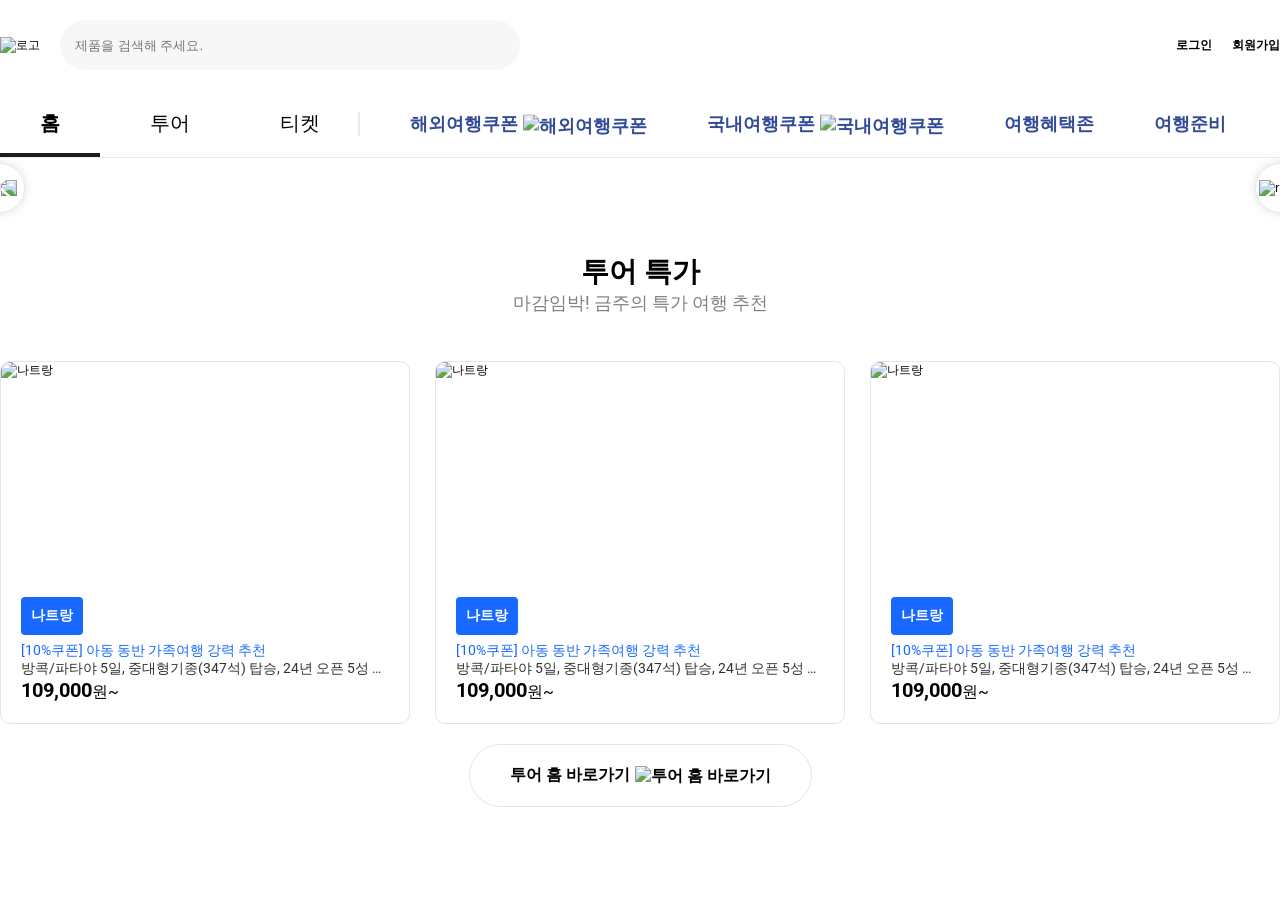
==== public/index.html @ af98612d "[docs]:tour.js및json작업" ====
<!DOCTYPE html>
<html lang="ko">
  <head>
    <meta charset="UTF-8" />
    <meta name="viewport" content="width=device-width, initial-scale=1.0" />
    <title>나의 til</title>
    <!-- 외부라이브러리 -->
    <link
      rel="stylesheet"
      href="https://cdn.jsdelivr.net/npm/swiper@11/swiper-bundle.min.css"
    />
    <script src="https://cdn.jsdelivr.net/npm/swiper@11/swiper-bundle.min.js"></script>

    <link rel="stylesheet" href="css/common.css" />
    <link rel="stylesheet" href="css/hearder.css" />
    <link rel="stylesheet" href="css/banner.css" />
    <link rel="stylesheet" href="css/tour.css" />
    <!-- js 초기 코드 -->
    <script src="js/index.js"></script>
    <script src="js/header.js"></script>
    <script src="js/banner.js"></script>
    <script src="js/tour.js"></script>
  </head>
  <body>
    <!-- 전체 레이아웃  -->
    <div class="wrap">
      <!-- 상단 -->
      <header class="header">
        <div class="layout">
          <!-- 상단의 위 -->
          <div class="header_top">
            <div class="header_top_left">
              <!-- 로고 -->
              <div class="logo">
                <a href="http://www.interpark.com" target="_blank">
                  <img src="images/logo.svg" alt="로고" title="인터파크" />
                </a>
              </div>
              <!-- 제품 검색 -->
              <div class="search">
                <!-- 제품 검색 api 연동 -->
                <form class="search_from">
                  <input
                    class="search_from_word"
                    type="text"
                    placeholder="제품을 검색해 주세요."
                  />
                  <input
                    class="search_from_botton"
                    type="submit"
                    value="검색"
                  />
                </form>
              </div>
            </div>
            <div class="header_top_right">
              <ul class="member">
                <li><a href="#">로그인</a></li>
                <li><a href="#">회원가입</a></li>
              </ul>
            </div>
          </div>
          <!-- 상단의 아래 -->
          <div class="header_bottom">
            <div class="header_bottom_nav">
              <ul class="nav">
                <li><a href="#" class="focus">홈</a></li>
                <li><a href="#">투어</a></li>
                <li><a href="#">티켓</a></li>
              </ul>
            </div>
            <div class="header_bottom_eventmenu">
              <ul class="cupon">
                <li>
                  <a href="#">
                    해외여행쿠폰
                    <img
                      src="images/badge_hot.svg"
                      alt="해외여행쿠폰"
                      title="해외여행쿠폰"
                    />
                  </a>
                </li>
                <li>
                  <a href="#"
                    >국내여행쿠폰
                    <img
                      src="images/badge_hot.svg"
                      alt="국내여행쿠폰"
                      title="국내여행쿠폰"
                    />
                  </a>
                </li>
                <li><a href="#">여행혜택존</a></li>
                <li><a href="#">여행준비</a></li>
              </ul>
            </div>
          </div>
        </div>
      </header>
      <!-- 메인 -->
      <main>
        <div class="layout">
          <!-- Banner -->
          <div class="banner">
            <!-- 절대로 swiper 단어 고치지 않는다 -->
            <div class="swiper sw_banner">
              <div class="swiper-wrapper">
                <!-- API 연동 -->
              </div>
              <div class="swiper-pagination"></div>
            </div>

            <div class="banner_slide">
              <!-- <div class="banner_list">
                <a href="#">
                  <img src="images/v1.png" alt="banner" title="배너" />
                </a>
              </div>
              <div class="banner_list">
                <a href="#">
                  <img src="images/v2.jpg" alt="banner2" title="배너2" />
                </a>
              </div> -->
            </div>
            <button class="slide_bt banner_left">
              <img src="images/slider_arrow.svg" alt="left" title="left" />
            </button>
            <button class="slide_bt banner_right">
              <img src="images/slider_arrow.svg" alt="right" title="right" />
            </button>
          </div>
          <!-- Tour -->
          <div class="tour">
            <div class="section_top">
              <h2 class="section_title">투어 특가</h2>
              <span class="section_desc">마감임박! 금주의 특가 여행 추천</span>
            </div>
            <div class="section_list">
              <!-- Start 목록영역 -->
              <div class="section_category">
                <ul class="section_category_bts">
                  <!-- API 연동 -->
                </ul>
              </div>
              <div class="section_slide">
                <!--Start 추후 JSON 데이터 연동으로 변경 예정 -->
                <div class="item">
                  <a href="#">
                    <div class="item_image">
                      <img src="images/v3.jpg" alt="나트랑" title="나트랑" />
                    </div>
                    <div class="item_text">
                      <span class="item_name">나트랑</span>
                      <span class="item_cupon">
                        [10%쿠폰] 아동 동반 가족여행 강력 추천
                      </span>
                      <p class="item_desc">
                        방콕/파타야 5일, 중대형기종(347석) 탑승, 24년 오픈 5성
                        윈덤 좀티엔 파타야,마사지 2시간,핵심일정 포함
                      </p>
                      <span class="item_price"><b>109,000</b>원~</span>
                    </div>
                  </a>
                </div>
                <div class="item">
                  <a href="#">
                    <div class="item_image">
                      <img src="images/v3.jpg" alt="나트랑" title="나트랑" />
                    </div>
                    <div class="item_text">
                      <span class="item_name">나트랑</span>
                      <span class="item_cupon">
                        [10%쿠폰] 아동 동반 가족여행 강력 추천
                      </span>
                      <p class="item_desc">
                        방콕/파타야 5일, 중대형기종(347석) 탑승, 24년 오픈 5성
                        윈덤 좀티엔 파타야,마사지 2시간,핵심일정 포함
                      </p>
                      <span class="item_price"><b>109,000</b>원~</span>
                    </div>
                  </a>
                </div>
                <div class="item">
                  <a href="#">
                    <div class="item_image">
                      <img src="images/v3.jpg" alt="나트랑" title="나트랑" />
                    </div>
                    <div class="item_text">
                      <span class="item_name">나트랑</span>
                      <span class="item_cupon">
                        [10%쿠폰] 아동 동반 가족여행 강력 추천
                      </span>
                      <p class="item_desc">
                        방콕/파타야 5일, 중대형기종(347석) 탑승, 24년 오픈 5성
                        윈덤 좀티엔 파타야,마사지 2시간,핵심일정 포함
                      </p>
                      <span class="item_price"><b>109,000</b>원~</span>
                    </div>
                  </a>
                </div>
                <!--End 추후 JSON 데이터 연동으로 변경 예정 -->
              </div>
              <!-- End 목록영역 -->
            </div>
            <div class="section_bts">
              <a href="#"
                >투어 홈 바로가기
                <img
                  src="images/icon_linkArrow.svg"
                  alt="투어 홈 바로가기"
                  title="투어 홈 바로가기"
                />
              </a>
            </div>
          </div>
          <!-- Trip -->
          <div></div>
          <!-- Ticket -->
          <div></div>
          <!-- Live -->
          <div></div>
        </div>
      </main>
      <!-- 하단 -->
      <footer>
        <div></div>
      </footer>
    </div>
  </body>
</html>
---- public/css/common.css ----
@charset "utf-8";
@import url("https://fonts.googleapis.com/css2?family=Roboto:ital,wght@0,100..900;1,100..900&display=swap");
* {
  margin: 0;
  padding: 0;
  box-sizing: border-box;
  outline-style: none;
  /* outline-style: none; */
}

/* 태그 선택 : 추천하는 각 태그별 기본 값*/
a {
  text-decoration: none;
  color: #000000; /* 디자인 보고 수정 */
}
ul {
  list-style: none;
}
html {
  width: 100%;
  font-size: 12px; /* 디자인 보고 수정 */
}

body {
  width: 100%;
  font-size: 1rem;
  color: #000000; /* 디자인 보고 수정 */
  /* 글꼴 필요 */
  font-family: "Segoe UI", Roboto, Arial, "Noto Sans", sans-serif,
    "Apple Color Emoji", "Segoe UI Emoji", "Segoe UI Symbol", "Noto Color Emoji";
  letter-spacing: 0px;
  word-spacing: 0px;
}

.wrap {
  width: 100%;
}
.layout {
  max-width: 1280px;
  width: 100%;
  margin: 0 auto;
  /*
    margin-top: 0;
    margin-bottom: 0;
    margin-left: auto;
    margin-right: auto; 
    */
}
---- public/css/hearder.css ----
.header {
  width: 100%;
  background-color: #ffffff;
  border-bottom: 1px solid #ebebeb;
}
.header_down {
  position: fixed;
  left: 0;
  top: 0;
  width: 100%;
  z-index: 100;
}
.header_top {
  /* 좌표의 기준을 세워주자 */
  position: relative;
  width: 100%;
  display: flex;
  justify-content: space-between;
  align-items: center;
  margin: 20px 0;
}
.header_top_down {
  margin: 0px;
}
.header_top_left {
  display: flex;
  align-items: center;
  gap: 20px;
}
.logo img {
  width: 152px;
  height: auto;
}
.search {
}
.search_down {
  position: absolute;
  left: 350px;
  top: 10px;
}
.search_from {
  display: flex;
  align-items: center;
  width: 460px;
}
.search_from_word {
  width: calc(100% - 50px);
  height: 50px;
  background-color: #f7f7f8;
  border: none;
  border-radius: 25px 0px 0px 25px;
  padding-left: 15px;
}
.search_from_botton {
  width: 50px;
  height: 50px;
  background-color: #f7f7f8;
  border: none;
  border-radius: 0px 25px 25px 0px;
  font-size: 0;
  cursor: pointer;
  background: #f7f7f8 url("../images/btn_search.svg") no-repeat center;
  background-size: 18px;
}
/*
  background-color: red;
  background-image: url("../images/btn_search.svg");
  background-repeat: no-repeat;
  background-position: center;
  background-size: 18px;
*/

/* 
  .search_from > input[type="text"] {
  background-color: red;
  }
  .search_from input[type="submit"] {
  background-color: gray;
  }
    [] : 속성선택자
*/
.header_top_right {
}
.member {
  display: flex;
  gap: 20px;
}
.member_down {
  position: absolute;
  right: 0;
  top: 30px;
}
.member > li > a {
  font-size: 12px;
  font-weight: 700;
  color: #000;
  line-height: 16px;
}
.header_bottom {
  width: 100%;
  display: flex;
  align-items: center;
}
.header_bottom_nav {
}
.nav {
  display: flex;
  position: relative;
  align-items: center;
  gap: 10px;
}
.nav::after {
  content: "";
  position: absolute;
  right: 0;
  /*top: calc(100% - 50% - 24px / 2);*/
  top: 50%;
  transform: translateY(-50%);
  display: block;

  width: 2px;
  height: 24px;
  background-color: #e9e9e9;
}

.nav li a {
  position: relative;
  display: block;
  font-size: 20px;
  font-weight: 400;
  padding: 20px 40px;
}
.nav li a:hover {
  font-weight: 700;
}
.nav li a.focus {
  font-weight: 700 !important;
}
.nav li a.focus::after {
  content: "";
  position: absolute;
  left: 0;
  bottom: 0;

  display: block;

  width: 100%;
  height: 4px;
  background-color: #1c1c1c;
}
.header_bottom {
}
.cupon {
  display: flex;
  align-items: center;
  gap: 20px;
  margin-left: 30px;
}
.cupon > li > a {
  display: flex;
  align-items: center;
  gap: 5px;

  font-size: 18px;
  font-weight: 600;
  color: #324b97;
  padding: 0 20px;
}
.cupon li a img {
  transform: translateY(10%);
}
---- public/css/banner.css ----
.banner {
  position: relative;
  margin-top: 30px;
}
.banner_slide {
  display: flex;
  gap: 25px;
}
.sw_banner {
  border-radius: 15px;
}
.banner_list {
  border-radius: 15px;
  overflow: hidden;
}
/* 이미지가 영역에 가득 채워지고 비율이 유지되도록 처리 */
.banner_list img {
  width: 100%;
  height: 100%;
  /* 비율을 유지하면서 영역에 이미지 가득채우기 */
  object-fit: cover;
}
.slide_bt {
  position: absolute;
  top: 50%;
  /* transform: translateY(-50%); */
  width: 50px;
  height: 50px;
  border-radius: 50%;
  border: 1px solid #e6e6e6;
  background-color: rgba(255, 255, 255, 0.85);
  box-shadow: 0 0 0.8rem rgba(0, 0, 0, 0.13);
  cursor: pointer;

  z-index: 100;
}
.banner_left {
  left: 0;
  transform: translateX(-50%) translateY(-50%) rotateY(180deg);
}
.banner_right {
  right: 0;
  transform: translateX(50%) translateY(-50%);
}
---- public/css/tour.css ----
.tour {
  margin-top: 65px;
}
.section_top {
  padding-bottom: 22px;
}
.section_title {
  text-align: center;
  font-size: 28px;
  font-weight: 700px;
}
.section_desc {
  display: block;
  text-align: center;
  font-size: 18px;
  font-weight: 300px;
  color: rgba(0, 0, 0, 0.5);
}
.section_list {
}
.section_category {
  display: flex;
  justify-content: center;
  padding-bottom: 24px;
}
.section_category_bts {
  display: flex;
  gap: 6px;
}
.section_category_bts > li {
}
.section_category_bts > li > button {
  border: 1px solid #e5e5e5;
  background-color: #fff;
  padding: 15px 20px;
  border-radius: 52px;
  cursor: pointer;
  font-size: 14px;
  font-weight: 400px;

  transition: all 0.4s;
}
.section_category_bts > li > button.cate_focus {
  border: 1px solid #333;
  color: #fff;
  background-color: #333333;
  font-weight: 700px;
}
.section_slide {
  display: flex;
  gap: 25px;
  margin-bottom: 20px;
}
.item {
  position: relative;
  overflow: hidden;
  border: 1px solid #e5e5e5;
  border-radius: 10px;
}
.item > a {
}
.item_image {
  width: 100%;
  height: 250px;
  overflow: hidden;
  margin-bottom: 25px;
}
.item_image > img {
  width: 100%;
  /* 비율을 유지하면서 영역에 이미지 가득채우기 */
  height: 100%;
  object-fit: cover;
  display: block;
}
.item_name {
  position: absolute;
  left: 20px;
  top: 235px;
  background-color: #1769ff;
  color: #fff;
  font-weight: 700;
  font-size: 14px;
  border-radius: 4px;
  padding: 10px;
}
.item_text {
  padding: 20px;
  padding-top: 5px;
}
.item_cupon {
  display: block;
  font-size: 14px;
  font-weight: 400;
  color: #1769ff;
  /* 줄내림 방지 */
  white-space: nowrap;
  /* 말줄임 처리 */
  overflow: hidden;
  text-overflow: ellipsis;
}
.item_desc {
  display: block;
  font-size: 14px;
  font-weight: 400;
  color: #333;
  /* 줄내림 방지 */
  white-space: nowrap;
  /* 말줄임 처리 */
  overflow: hidden;
  text-overflow: ellipsis;
}
.item_price {
  font-size: 16px;
  font-weight: 400;
}
.item_price > b {
  font-size: 20px;
  font-weight: 700;
}
.section_bts {
  display: flex;
  justify-content: center;
}
.section_bts > a {
  border: 1px solid #e5e5e5;
  padding: 20px 40px;
  border-radius: 40px;

  background-color: #fff;
  font-size: 16px;
  font-weight: 700;

  display: flex;
  align-items: center;
  gap: 5px;
}
.section_bts > a > img {
  transform: translateY(1px);
}
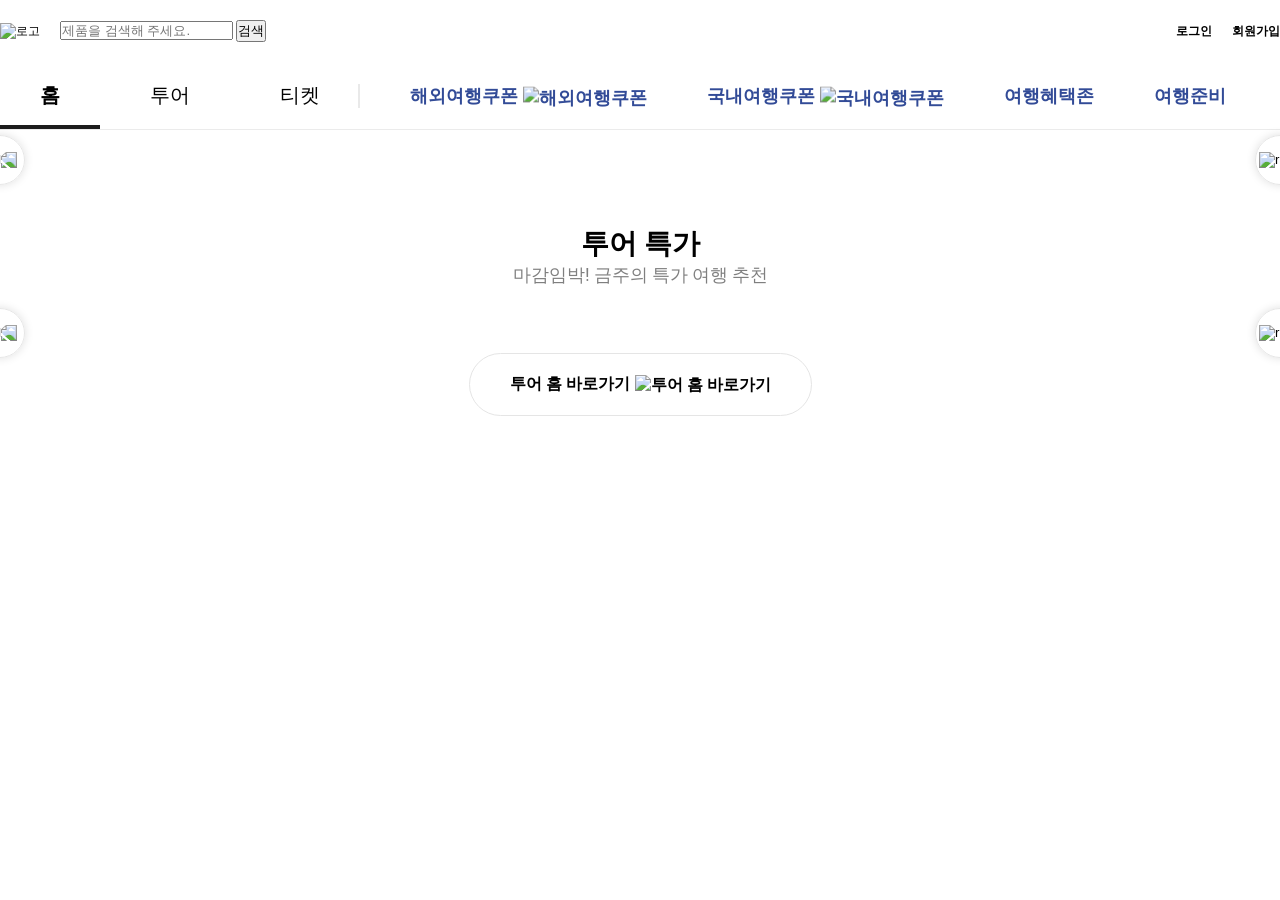
==== commit 870a1100: "[docs]tour작업" ====
--- a/public/index.html
+++ b/public/index.html
@@ -12,15 +12,17 @@
     <script src="https://cdn.jsdelivr.net/npm/swiper@11/swiper-bundle.min.js"></script>
 
     <link rel="stylesheet" href="css/common.css" />
-    <link rel="stylesheet" href="css/hearder.css" />
+    <link rel="stylesheet" href="css/header.css" />
     <link rel="stylesheet" href="css/banner.css" />
     <link rel="stylesheet" href="css/tour.css" />
-    <!-- js 초기 코드 -->
+
+    <!-- js 초기 코드  -->
     <script src="js/index.js"></script>
     <script src="js/header.js"></script>
     <script src="js/banner.js"></script>
     <script src="js/tour.js"></script>
   </head>
+
   <body>
     <!-- 전체 레이아웃  -->
     <div class="wrap">
@@ -36,17 +38,17 @@
                   <img src="images/logo.svg" alt="로고" title="인터파크" />
                 </a>
               </div>
-              <!-- 제품 검색 -->
+              <!-- 제품검색 -->
               <div class="search">
-                <!-- 제품 검색 api 연동 -->
-                <form class="search_from">
+                <!-- 제품 검색 API 연동 -->
+                <form class="search_form">
                   <input
-                    class="search_from_word"
+                    class="search_form_word"
                     type="text"
                     placeholder="제품을 검색해 주세요."
                   />
                   <input
-                    class="search_from_botton"
+                    class="search_form_button"
                     type="submit"
                     value="검색"
                   />
@@ -82,8 +84,8 @@
                   </a>
                 </li>
                 <li>
-                  <a href="#"
-                    >국내여행쿠폰
+                  <a href="#">
+                    국내여행쿠폰
                     <img
                       src="images/badge_hot.svg"
                       alt="국내여행쿠폰"
@@ -111,21 +113,10 @@
               <div class="swiper-pagination"></div>
             </div>
 
-            <div class="banner_slide">
-              <!-- <div class="banner_list">
-                <a href="#">
-                  <img src="images/v1.png" alt="banner" title="배너" />
-                </a>
-              </div>
-              <div class="banner_list">
-                <a href="#">
-                  <img src="images/v2.jpg" alt="banner2" title="배너2" />
-                </a>
-              </div> -->
-            </div>
             <button class="slide_bt banner_left">
               <img src="images/slider_arrow.svg" alt="left" title="left" />
             </button>
+
             <button class="slide_bt banner_right">
               <img src="images/slider_arrow.svg" alt="right" title="right" />
             </button>
@@ -137,75 +128,41 @@
               <span class="section_desc">마감임박! 금주의 특가 여행 추천</span>
             </div>
             <div class="section_list">
-              <!-- Start 목록영역 -->
+              <!--Start 목록영역 -->
               <div class="section_category">
                 <ul class="section_category_bts">
                   <!-- API 연동 -->
                 </ul>
               </div>
+
               <div class="section_slide">
-                <!--Start 추후 JSON 데이터 연동으로 변경 예정 -->
-                <div class="item">
-                  <a href="#">
-                    <div class="item_image">
-                      <img src="images/v3.jpg" alt="나트랑" title="나트랑" />
-                    </div>
-                    <div class="item_text">
-                      <span class="item_name">나트랑</span>
-                      <span class="item_cupon">
-                        [10%쿠폰] 아동 동반 가족여행 강력 추천
-                      </span>
-                      <p class="item_desc">
-                        방콕/파타야 5일, 중대형기종(347석) 탑승, 24년 오픈 5성
-                        윈덤 좀티엔 파타야,마사지 2시간,핵심일정 포함
-                      </p>
-                      <span class="item_price"><b>109,000</b>원~</span>
-                    </div>
-                  </a>
+                <!-- Swipe 투어 영역 -->
+                <div class="swiper sw_tour">
+                  <div class="swiper-wrapper">
+                    <!-- API 연동 -->
+                  </div>
+                  <div class="swiper-button-disabled"></div>
+                  <div class="swiper-button-disabled"></div>
                 </div>
-                <div class="item">
-                  <a href="#">
-                    <div class="item_image">
-                      <img src="images/v3.jpg" alt="나트랑" title="나트랑" />
-                    </div>
-                    <div class="item_text">
-                      <span class="item_name">나트랑</span>
-                      <span class="item_cupon">
-                        [10%쿠폰] 아동 동반 가족여행 강력 추천
-                      </span>
-                      <p class="item_desc">
-                        방콕/파타야 5일, 중대형기종(347석) 탑승, 24년 오픈 5성
-                        윈덤 좀티엔 파타야,마사지 2시간,핵심일정 포함
-                      </p>
-                      <span class="item_price"><b>109,000</b>원~</span>
-                    </div>
-                  </a>
-                </div>
-                <div class="item">
-                  <a href="#">
-                    <div class="item_image">
-                      <img src="images/v3.jpg" alt="나트랑" title="나트랑" />
-                    </div>
-                    <div class="item_text">
-                      <span class="item_name">나트랑</span>
-                      <span class="item_cupon">
-                        [10%쿠폰] 아동 동반 가족여행 강력 추천
-                      </span>
-                      <p class="item_desc">
-                        방콕/파타야 5일, 중대형기종(347석) 탑승, 24년 오픈 5성
-                        윈덤 좀티엔 파타야,마사지 2시간,핵심일정 포함
-                      </p>
-                      <span class="item_price"><b>109,000</b>원~</span>
-                    </div>
-                  </a>
-                </div>
-                <!--End 추후 JSON 데이터 연동으로 변경 예정 -->
+
+                <button class="slide_bt tour_prev banner_left">
+                  <img src="images/slider_arrow.svg" alt="left" title="left" />
+                </button>
+
+                <button class="slide_bt tour_next banner_right">
+                  <img
+                    src="images/slider_arrow.svg"
+                    alt="right"
+                    title="right"
+                  />
+                </button>
               </div>
-              <!-- End 목록영역 -->
+
+              <!--End 목록영역 -->
             </div>
             <div class="section_bts">
-              <a href="#"
-                >투어 홈 바로가기
+              <a href="#">
+                투어 홈 바로가기
                 <img
                   src="images/icon_linkArrow.svg"
                   alt="투어 홈 바로가기"
--- a/public/css/header.css
+++ b/public/css/header.css
@@ -0,0 +1,171 @@
+.header {
+  width: 100%;
+  background-color: #ffffff;
+  border-bottom: 1px solid #ebebeb;
+}
+.header_down {
+  position: fixed;
+  left: 0;
+  top: 0;
+  width: 100%;
+  z-index: 100;
+}
+.header_top {
+  /* 좌표의 기준을 세워주자 */
+  position: relative;
+  width: 100%;
+  display: flex;
+  justify-content: space-between;
+  align-items: center;
+  margin: 20px 0;
+}
+.header_top_down {
+  margin: 0px;
+}
+.header_top_left {
+  display: flex;
+  align-items: center;
+  gap: 20px;
+}
+.logo img {
+  width: 152px;
+  height: auto;
+}
+.search {
+}
+.search_down {
+  position: absolute;
+  left: 350px;
+  top: 10px;
+}
+.search_from {
+  display: flex;
+  align-items: center;
+  width: 460px;
+}
+.search_from_word {
+  width: calc(100% - 50px);
+  height: 50px;
+  background-color: #f7f7f8;
+  border: none;
+  border-radius: 25px 0px 0px 25px;
+  padding-left: 15px;
+}
+.search_from_botton {
+  width: 50px;
+  height: 50px;
+  background-color: #f7f7f8;
+  border: none;
+  border-radius: 0px 25px 25px 0px;
+  font-size: 0;
+  cursor: pointer;
+  background: #f7f7f8 url("../images/btn_search.svg") no-repeat center;
+  background-size: 18px;
+}
+/*
+  background-color: red;
+  background-image: url("../images/btn_search.svg");
+  background-repeat: no-repeat;
+  background-position: center;
+  background-size: 18px;
+*/
+
+/* 
+  .search_from > input[type="text"] {
+  background-color: red;
+  }
+  .search_from input[type="submit"] {
+  background-color: gray;
+  }
+    [] : 속성선택자
+*/
+.header_top_right {
+}
+.member {
+  display: flex;
+  gap: 20px;
+}
+.member_down {
+  position: absolute;
+  right: 0;
+  top: 30px;
+}
+.member > li > a {
+  font-size: 12px;
+  font-weight: 700;
+  color: #000;
+  line-height: 16px;
+}
+.header_bottom {
+  width: 100%;
+  display: flex;
+  align-items: center;
+}
+.header_bottom_nav {
+}
+.nav {
+  display: flex;
+  position: relative;
+  align-items: center;
+  gap: 10px;
+}
+.nav::after {
+  content: "";
+  position: absolute;
+  right: 0;
+  /*top: calc(100% - 50% - 24px / 2);*/
+  top: 50%;
+  transform: translateY(-50%);
+  display: block;
+
+  width: 2px;
+  height: 24px;
+  background-color: #e9e9e9;
+}
+
+.nav li a {
+  position: relative;
+  display: block;
+  font-size: 20px;
+  font-weight: 400;
+  padding: 20px 40px;
+}
+.nav li a:hover {
+  font-weight: 700;
+}
+.nav li a.focus {
+  font-weight: 700 !important;
+}
+.nav li a.focus::after {
+  content: "";
+  position: absolute;
+  left: 0;
+  bottom: 0;
+
+  display: block;
+
+  width: 100%;
+  height: 4px;
+  background-color: #1c1c1c;
+}
+.header_bottom {
+}
+.cupon {
+  display: flex;
+  align-items: center;
+  gap: 20px;
+  margin-left: 30px;
+}
+.cupon > li > a {
+  display: flex;
+  align-items: center;
+  gap: 5px;
+
+  font-size: 18px;
+  font-weight: 600;
+  color: #324b97;
+  padding: 0 20px;
+}
+.cupon li a img {
+  transform: translateY(10%);
+}
--- a/public/css/tour.css
+++ b/public/css/tour.css
@@ -47,6 +47,7 @@
   font-weight: 700px;
 }
 .section_slide {
+  position: relative;
   display: flex;
   gap: 25px;
   margin-bottom: 20px;
@@ -137,3 +138,8 @@
 .section_bts > a > img {
   transform: translateY(1px);
 }
+
+/* swiper 버튼 비활성시 표현 */
+.swiper-button-disabled {
+  display: none !important;
+}
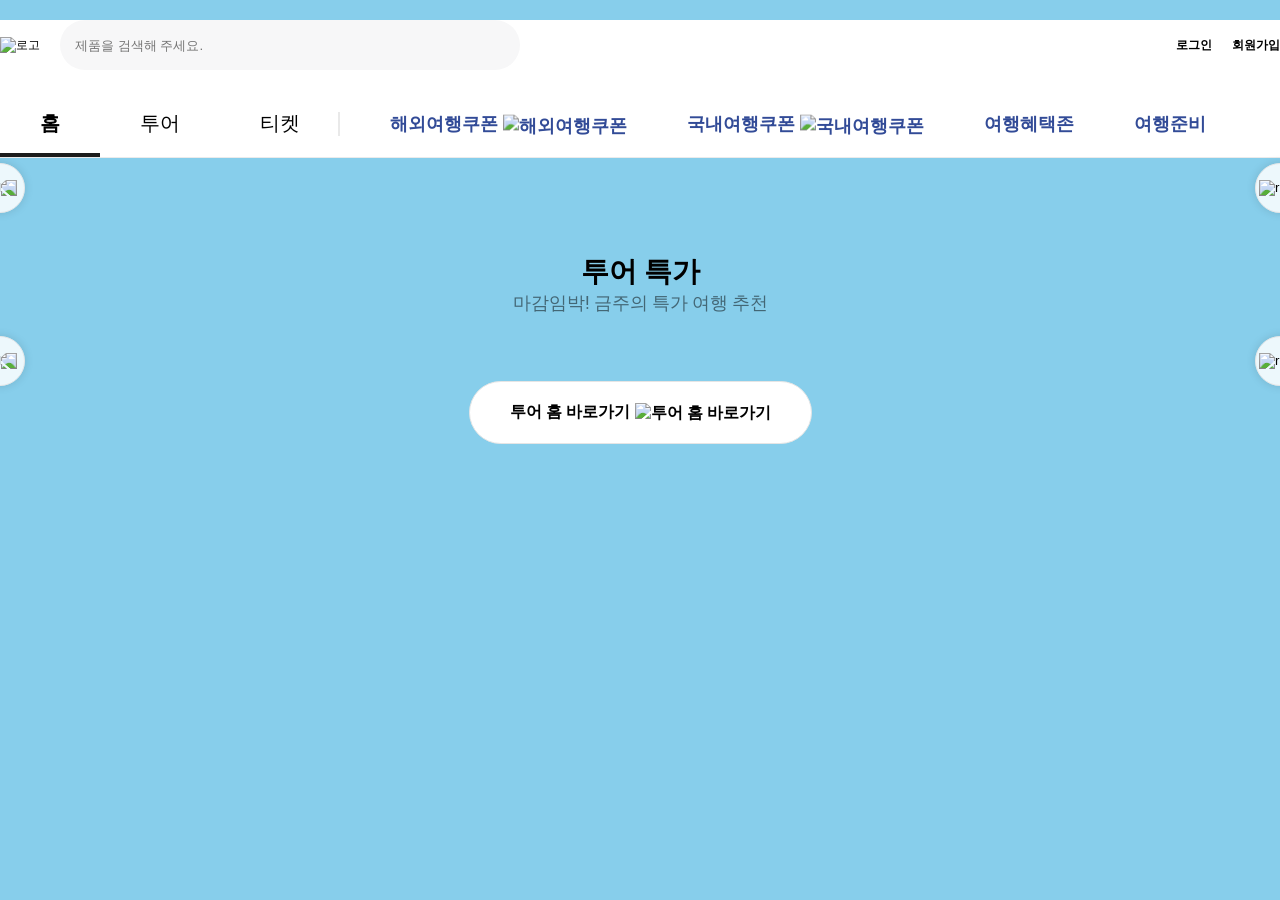
==== commit d232f0fb: "[docs]:반응형연습" ====
--- a/public/index.html
+++ b/public/index.html
@@ -112,7 +112,6 @@
               </div>
               <div class="swiper-pagination"></div>
             </div>
-
             <button class="slide_bt banner_left">
               <img src="images/slider_arrow.svg" alt="left" title="left" />
             </button>
--- a/public/css/common.css
+++ b/public/css/common.css
@@ -46,3 +46,28 @@
     margin-right: auto; 
     */
 }
+
+/* 반응형 작업 */
+body {
+  background-color: skyblue;
+}
+@media screen and (max-width: 1024px) {
+  body {
+    background-color: aqua;
+  }
+}
+@media screen and (max-width: 960px) {
+  body {
+    background-color: orange;
+  }
+}
+@media screen and (max-width: 760px) {
+  body {
+    background-color: hotpink;
+  }
+}
+@media screen and (max-width: 640px) {
+  body {
+    background-color: yellowgreen;
+  }
+}
--- a/public/css/header.css
+++ b/public/css/header.css
@@ -1,4 +1,5 @@
 .header {
+  position: relative;
   width: 100%;
   background-color: #ffffff;
   border-bottom: 1px solid #ebebeb;
@@ -8,15 +9,17 @@
   left: 0;
   top: 0;
   width: 100%;
-  z-index: 100;
+  z-index: 999;
 }
 .header_top {
-  /* 좌표의 기준을 세워주자 */
+  /* 좌표 기준을 세워주자 */
   position: relative;
   width: 100%;
   display: flex;
   justify-content: space-between;
   align-items: center;
+  /* margin-top: 30px; */
+  /* margin-bottom: 30px; */
   margin: 20px 0;
 }
 .header_top_down {
@@ -27,7 +30,7 @@
   align-items: center;
   gap: 20px;
 }
-.logo img {
+.logo > a > img {
   width: 152px;
   height: auto;
 }
@@ -38,12 +41,12 @@
   left: 350px;
   top: 10px;
 }
-.search_from {
+.search_form {
   display: flex;
   align-items: center;
   width: 460px;
 }
-.search_from_word {
+.search_form_word {
   width: calc(100% - 50px);
   height: 50px;
   background-color: #f7f7f8;
@@ -51,7 +54,7 @@
   border-radius: 25px 0px 0px 25px;
   padding-left: 15px;
 }
-.search_from_botton {
+.search_form_button {
   width: 50px;
   height: 50px;
   background-color: #f7f7f8;
@@ -59,27 +62,16 @@
   border-radius: 0px 25px 25px 0px;
   font-size: 0;
   cursor: pointer;
+  /* background-color: red;
+  background-image: url("../images/btn_search.svg");
+  background-repeat: no-repeat;
+  background-position: center;
+  background-size: 18px; */
   background: #f7f7f8 url("../images/btn_search.svg") no-repeat center;
   background-size: 18px;
 }
-/*
-  background-color: red;
-  background-image: url("../images/btn_search.svg");
-  background-repeat: no-repeat;
-  background-position: center;
-  background-size: 18px;
-*/
-
-/* 
-  .search_from > input[type="text"] {
-  background-color: red;
-  }
-  .search_from input[type="submit"] {
-  background-color: gray;
-  }
-    [] : 속성선택자
-*/
 .header_top_right {
+  position: relative;
 }
 .member {
   display: flex;
@@ -93,7 +85,7 @@
 .member > li > a {
   font-size: 12px;
   font-weight: 700;
-  color: #000;
+  color: #000000;
   line-height: 16px;
 }
 .header_bottom {
@@ -104,34 +96,28 @@
 .header_bottom_nav {
 }
 .nav {
+  position: relative;
   display: flex;
-  position: relative;
-  align-items: center;
-  gap: 10px;
+  gap: 0px;
 }
 .nav::after {
   content: "";
+  display: block;
   position: absolute;
   right: 0;
-  /*top: calc(100% - 50% - 24px / 2);*/
+  /* top: calc(100% - 50% - 24px / 2); */
   top: 50%;
   transform: translateY(-50%);
-  display: block;
-
   width: 2px;
   height: 24px;
   background-color: #e9e9e9;
 }
-
 .nav li a {
   position: relative;
   display: block;
   font-size: 20px;
   font-weight: 400;
   padding: 20px 40px;
-}
-.nav li a:hover {
-  font-weight: 700;
 }
 .nav li a.focus {
   font-weight: 700 !important;
@@ -141,14 +127,12 @@
   position: absolute;
   left: 0;
   bottom: 0;
-
   display: block;
-
   width: 100%;
   height: 4px;
   background-color: #1c1c1c;
 }
-.header_bottom {
+.header_bottom_eventmenu {
 }
 .cupon {
   display: flex;
@@ -160,12 +144,11 @@
   display: flex;
   align-items: center;
   gap: 5px;
-
   font-size: 18px;
   font-weight: 600;
   color: #324b97;
   padding: 0 20px;
 }
-.cupon li a img {
+.cupon > li > a > img {
   transform: translateY(10%);
 }
--- a/public/css/banner.css
+++ b/public/css/banner.css
@@ -1,13 +1,16 @@
 .banner {
   position: relative;
   margin-top: 30px;
+}
+.banner_fix {
+  padding-top: 50px;
 }
 .banner_slide {
   display: flex;
   gap: 25px;
 }
-.sw_banner {
-  border-radius: 15px;
+.sw_banner {===========================================================================================================================================
+  border-radius: 15px;[]
 }
 .banner_list {
   border-radius: 15px;
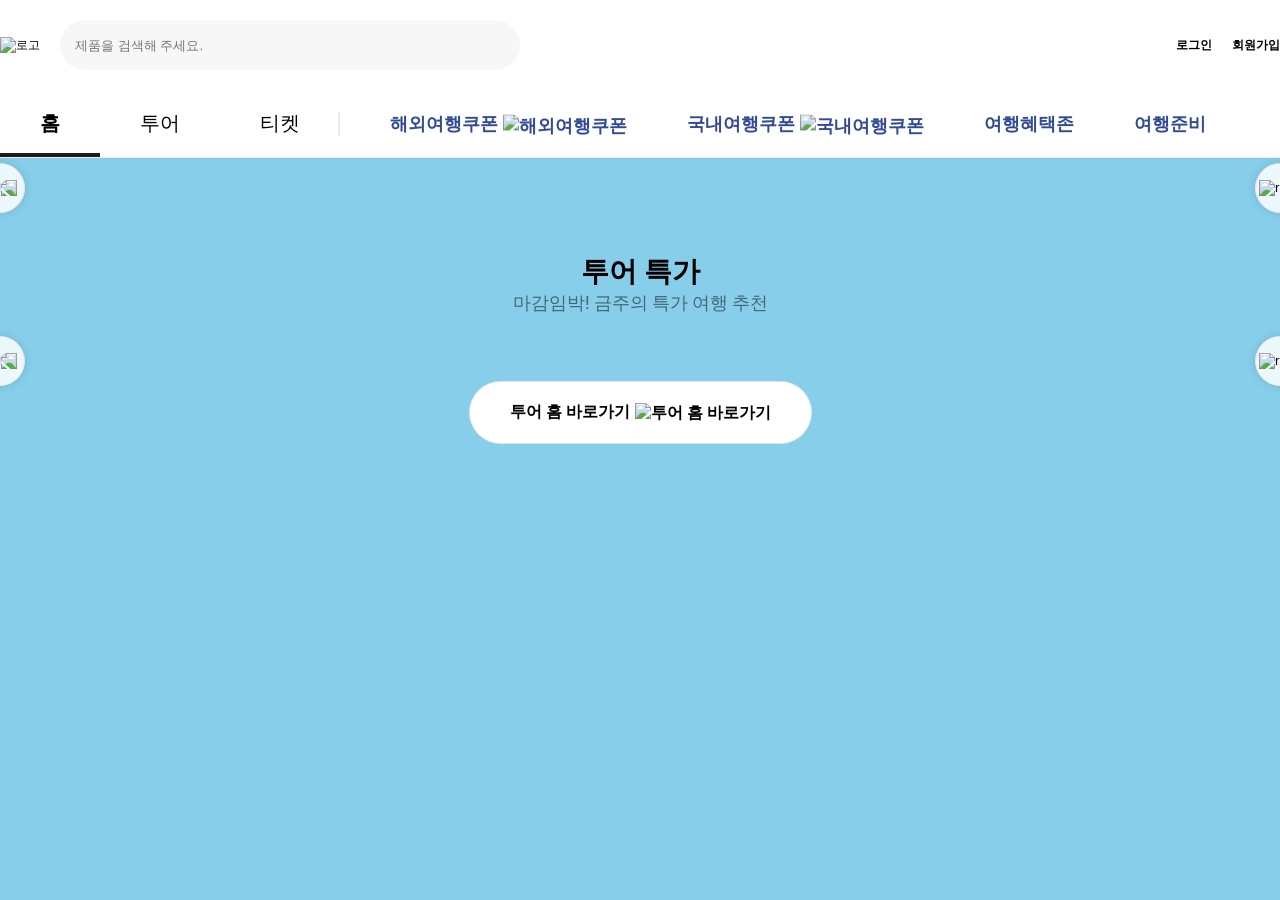
==== commit 9617775d: "[dosc]:버튼수정 및 css수정" ====
--- a/public/index.html
+++ b/public/index.html
@@ -101,7 +101,7 @@
         </div>
       </header>
       <!-- 메인 -->
-      <main>
+      <main class="main">
         <div class="layout">
           <!-- Banner -->
           <div class="banner">
@@ -112,11 +112,11 @@
               </div>
               <div class="swiper-pagination"></div>
             </div>
-            <button class="slide_bt banner_left">
+            <button class="slide_bt banner_prev slide_bt_left">
               <img src="images/slider_arrow.svg" alt="left" title="left" />
             </button>
 
-            <button class="slide_bt banner_right">
+            <button class="slide_bt banner_next slide_bt_right">
               <img src="images/slider_arrow.svg" alt="right" title="right" />
             </button>
           </div>
@@ -144,11 +144,11 @@
                   <div class="swiper-button-disabled"></div>
                 </div>
 
-                <button class="slide_bt tour_prev banner_left">
+                <button class="slide_bt tour_prev slide_bt_left">
                   <img src="images/slider_arrow.svg" alt="left" title="left" />
                 </button>
 
-                <button class="slide_bt tour_next banner_right">
+                <button class="slide_bt tour_next slide_bt_right">
                   <img
                     src="images/slider_arrow.svg"
                     alt="right"
--- a/public/css/common.css
+++ b/public/css/common.css
@@ -51,6 +51,38 @@
 body {
   background-color: skyblue;
 }
+/* header가 fixed가 되면 강제로 padding 넣기 */
+.main_fixed {
+  padding-top: 150px;
+}
+/* slide관련 공통 */
+.slide_bt {
+  position: absolute;
+  top: 50%;
+  /* transform: translateY(-50%); */
+  width: 50px;
+  height: 50px;
+  border-radius: 50%;
+  border: 1px solid #e6e6e6;
+  background-color: rgba(255, 255, 255, 0.85);
+  box-shadow: 0 0 0.8rem rgba(0, 0, 0, 0.13);
+  cursor: pointer;
+
+  z-index: 100;
+}
+.slide_bt_left {
+  left: 0;
+  transform: translateX(-50%) translateY(-50%) rotateY(180deg);
+}
+.slide_bt_right {
+  right: 0;
+  transform: translateX(50%) translateY(-50%);
+}
+/* swiper 버튼 비활성시 표현 */
+.swiper-button-disabled {
+  display: none !important;
+}
+
 @media screen and (max-width: 1024px) {
   body {
     background-color: aqua;
--- a/public/css/header.css
+++ b/public/css/header.css
@@ -20,10 +20,10 @@
   align-items: center;
   /* margin-top: 30px; */
   /* margin-bottom: 30px; */
-  margin: 20px 0;
+  padding: 20px 0;
 }
 .header_top_down {
-  margin: 0px;
+  padding: 0px;
 }
 .header_top_left {
   display: flex;
--- a/public/css/banner.css
+++ b/public/css/banner.css
@@ -37,11 +37,11 @@
 
   z-index: 100;
 }
-.banner_left {
+.slide_bt_left {
   left: 0;
   transform: translateX(-50%) translateY(-50%) rotateY(180deg);
 }
-.banner_right {
+.slide_bt_right {
   right: 0;
   transform: translateX(50%) translateY(-50%);
 }
--- a/public/css/tour.css
+++ b/public/css/tour.css
@@ -138,8 +138,3 @@
 .section_bts > a > img {
   transform: translateY(1px);
 }
-
-/* swiper 버튼 비활성시 표현 */
-.swiper-button-disabled {
-  display: none !important;
-}
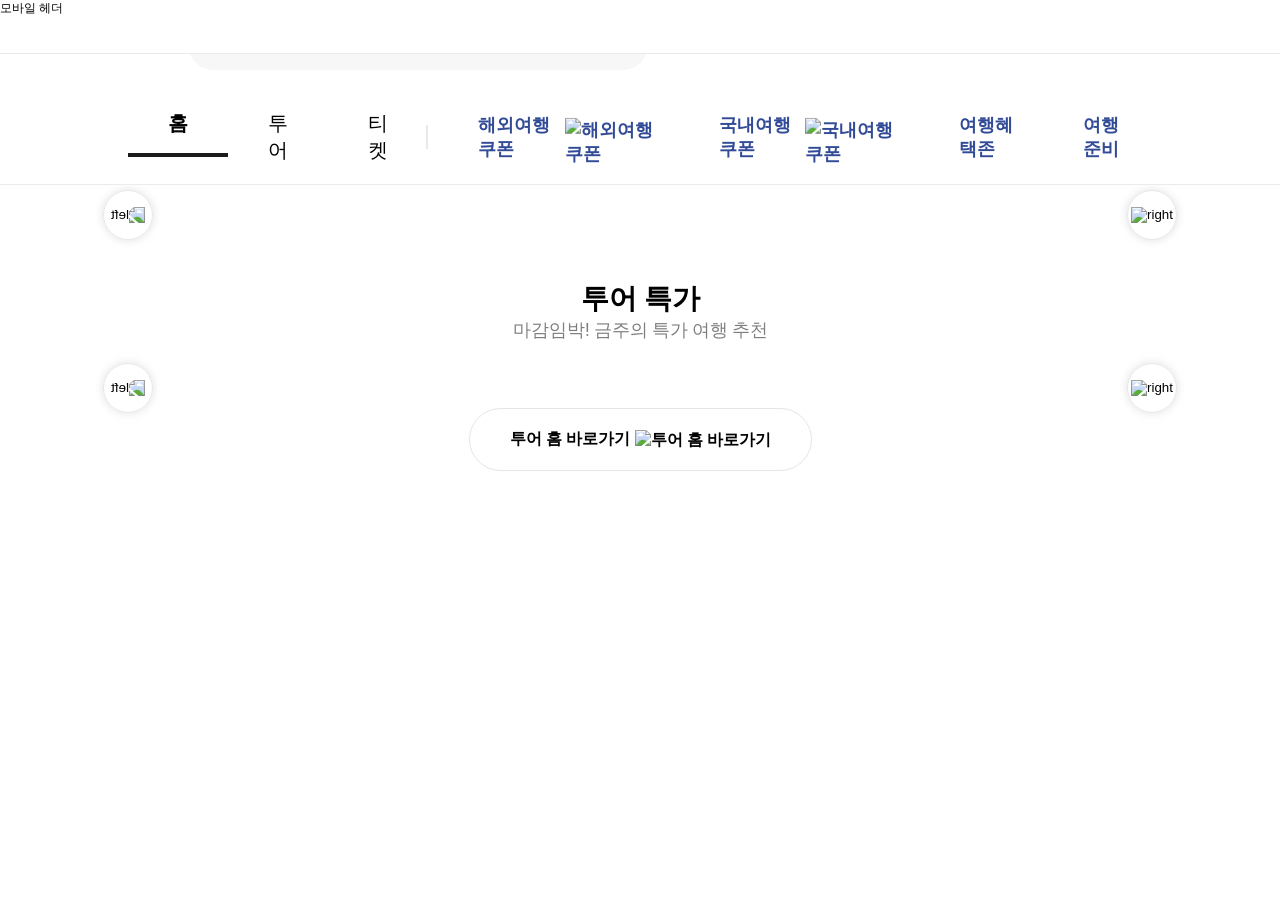
==== commit 0e3e64d7: "[docs]:모바일화면 작업전" ====
--- a/public/index.html
+++ b/public/index.html
@@ -100,6 +100,8 @@
           </div>
         </div>
       </header>
+      <!-- 모바일 상단 -->
+      <div class="m_header">모바일 헤더</div>
       <!-- 메인 -->
       <main class="main">
         <div class="layout">
--- a/public/css/common.css
+++ b/public/css/common.css
@@ -1,9 +1,9 @@
 @charset "utf-8";
 @import url("https://fonts.googleapis.com/css2?family=Roboto:ital,wght@0,100..900;1,100..900&display=swap");
 * {
+  box-sizing: border-box;
   margin: 0;
   padding: 0;
-  box-sizing: border-box;
   outline-style: none;
   /* outline-style: none; */
 }
@@ -23,12 +23,12 @@
 
 body {
   width: 100%;
-  font-size: 1rem;
-  color: #000000; /* 디자인 보고 수정 */
   /* 글꼴 필요 */
   font-family: "Segoe UI", Roboto, Arial, "Noto Sans", sans-serif,
     "Apple Color Emoji", "Segoe UI Emoji", "Segoe UI Symbol", "Noto Color Emoji";
+  font-size: 1rem;
   letter-spacing: 0px;
+  color: #000000; /* 디자인 보고 수정 */
   word-spacing: 0px;
 }
 
@@ -36,8 +36,8 @@
   width: 100%;
 }
 .layout {
+  width: 100%;
   max-width: 1280px;
-  width: 100%;
   margin: 0 auto;
   /*
     margin-top: 0;
@@ -46,10 +46,21 @@
     margin-right: auto; 
     */
 }
-
 /* 반응형 작업 */
-body {
-  background-color: skyblue;
+@media all and (max-width: 1280px) {
+  .layout {
+    max-width: 1024px;
+  }
+}
+@media all and (max-width: 1024px) {
+  .layout {
+    max-width: 760px;
+  }
+}
+@media all and (max-width: 760px) {
+  .layout {
+    max-width: 100%;
+  }
 }
 /* header가 fixed가 되면 강제로 padding 넣기 */
 .main_fixed {
@@ -59,16 +70,16 @@
 .slide_bt {
   position: absolute;
   top: 50%;
+
+  z-index: 100;
   /* transform: translateY(-50%); */
   width: 50px;
   height: 50px;
+  background-color: rgba(255, 255, 255, 0.85);
+  border: 1px solid #e6e6e6;
   border-radius: 50%;
-  border: 1px solid #e6e6e6;
-  background-color: rgba(255, 255, 255, 0.85);
   box-shadow: 0 0 0.8rem rgba(0, 0, 0, 0.13);
   cursor: pointer;
-
-  z-index: 100;
 }
 .slide_bt_left {
   left: 0;
@@ -82,24 +93,3 @@
 .swiper-button-disabled {
   display: none !important;
 }
-
-@media screen and (max-width: 1024px) {
-  body {
-    background-color: aqua;
-  }
-}
-@media screen and (max-width: 960px) {
-  body {
-    background-color: orange;
-  }
-}
-@media screen and (max-width: 760px) {
-  body {
-    background-color: hotpink;
-  }
-}
-@media screen and (max-width: 640px) {
-  body {
-    background-color: yellowgreen;
-  }
-}
--- a/public/css/header.css
+++ b/public/css/header.css
@@ -3,21 +3,23 @@
   width: 100%;
   background-color: #ffffff;
   border-bottom: 1px solid #ebebeb;
+
+  z-index: 999;
 }
 .header_down {
   position: fixed;
+  top: 0;
   left: 0;
-  top: 0;
+  z-index: 999;
   width: 100%;
-  z-index: 999;
 }
 .header_top {
   /* 좌표 기준을 세워주자 */
   position: relative;
-  width: 100%;
   display: flex;
   justify-content: space-between;
   align-items: center;
+  width: 100%;
   /* margin-top: 30px; */
   /* margin-bottom: 30px; */
   padding: 20px 0;
@@ -38,8 +40,8 @@
 }
 .search_down {
   position: absolute;
+  top: 10px;
   left: 350px;
-  top: 10px;
 }
 .search_form {
   display: flex;
@@ -57,18 +59,18 @@
 .search_form_button {
   width: 50px;
   height: 50px;
-  background-color: #f7f7f8;
-  border: none;
-  border-radius: 0px 25px 25px 0px;
   font-size: 0;
-  cursor: pointer;
   /* background-color: red;
   background-image: url("../images/btn_search.svg");
   background-repeat: no-repeat;
   background-position: center;
   background-size: 18px; */
   background: #f7f7f8 url("../images/btn_search.svg") no-repeat center;
+  background-color: #f7f7f8;
   background-size: 18px;
+  border: none;
+  border-radius: 0px 25px 25px 0px;
+  cursor: pointer;
 }
 .header_top_right {
   position: relative;
@@ -79,19 +81,19 @@
 }
 .member_down {
   position: absolute;
+  top: 30px;
   right: 0;
-  top: 30px;
 }
 .member > li > a {
   font-size: 12px;
   font-weight: 700;
+  line-height: 16px;
   color: #000000;
-  line-height: 16px;
 }
 .header_bottom {
-  width: 100%;
   display: flex;
   align-items: center;
+  width: 100%;
 }
 .header_bottom_nav {
 }
@@ -101,36 +103,36 @@
   gap: 0px;
 }
 .nav::after {
-  content: "";
-  display: block;
   position: absolute;
-  right: 0;
   /* top: calc(100% - 50% - 24px / 2); */
   top: 50%;
-  transform: translateY(-50%);
+  right: 0;
+  display: block;
   width: 2px;
   height: 24px;
   background-color: #e9e9e9;
+  transform: translateY(-50%);
+  content: "";
 }
 .nav li a {
   position: relative;
   display: block;
+  padding: 20px 40px;
   font-size: 20px;
   font-weight: 400;
-  padding: 20px 40px;
 }
 .nav li a.focus {
   font-weight: 700 !important;
 }
 .nav li a.focus::after {
-  content: "";
   position: absolute;
+  bottom: 0;
   left: 0;
-  bottom: 0;
   display: block;
   width: 100%;
   height: 4px;
   background-color: #1c1c1c;
+  content: "";
 }
 .header_bottom_eventmenu {
 }
@@ -143,12 +145,34 @@
 .cupon > li > a {
   display: flex;
   align-items: center;
-  gap: 5px;
+  padding: 0 20px;
   font-size: 18px;
   font-weight: 600;
   color: #324b97;
-  padding: 0 20px;
+  gap: 5px;
 }
 .cupon > li > a > img {
   transform: translateY(10%);
 }
+
+/* 모바일 헤더 */
+.m_header {
+  position: fixed;
+  left: 0;
+  top: 0;
+
+  width: 100%;
+  height: 54px;
+  background-color: #fff;
+  border-bottom: 1px solid #ebebeb;
+  z-index: 999;
+}
+/* 반응형 작업 */
+@media all and (max-width: 1024px) {
+  .header {
+    display: none;
+  }
+  .m_header {
+    display: block;
+  }
+}
--- a/public/css/banner.css
+++ b/public/css/banner.css
@@ -9,12 +9,12 @@
   display: flex;
   gap: 25px;
 }
-.sw_banner {===========================================================================================================================================
-  border-radius: 15px;[]
+.sw_banner {
+  border-radius: 15px;
 }
 .banner_list {
+  overflow: hidden;
   border-radius: 15px;
-  overflow: hidden;
 }
 /* 이미지가 영역에 가득 채워지고 비율이 유지되도록 처리 */
 .banner_list img {
@@ -23,25 +23,3 @@
   /* 비율을 유지하면서 영역에 이미지 가득채우기 */
   object-fit: cover;
 }
-.slide_bt {
-  position: absolute;
-  top: 50%;
-  /* transform: translateY(-50%); */
-  width: 50px;
-  height: 50px;
-  border-radius: 50%;
-  border: 1px solid #e6e6e6;
-  background-color: rgba(255, 255, 255, 0.85);
-  box-shadow: 0 0 0.8rem rgba(0, 0, 0, 0.13);
-  cursor: pointer;
-
-  z-index: 100;
-}
-.slide_bt_left {
-  left: 0;
-  transform: translateX(-50%) translateY(-50%) rotateY(180deg);
-}
-.slide_bt_right {
-  right: 0;
-  transform: translateX(50%) translateY(-50%);
-}
--- a/public/css/tour.css
+++ b/public/css/tour.css
@@ -5,15 +5,15 @@
   padding-bottom: 22px;
 }
 .section_title {
-  text-align: center;
   font-size: 28px;
   font-weight: 700px;
+  text-align: center;
 }
 .section_desc {
   display: block;
-  text-align: center;
   font-size: 18px;
   font-weight: 300px;
+  text-align: center;
   color: rgba(0, 0, 0, 0.5);
 }
 .section_list {
@@ -30,21 +30,21 @@
 .section_category_bts > li {
 }
 .section_category_bts > li > button {
-  border: 1px solid #e5e5e5;
-  background-color: #fff;
   padding: 15px 20px;
-  border-radius: 52px;
-  cursor: pointer;
   font-size: 14px;
   font-weight: 400px;
+  background-color: #fff;
+  border: 1px solid #e5e5e5;
+  border-radius: 52px;
 
   transition: all 0.4s;
+  cursor: pointer;
 }
 .section_category_bts > li > button.cate_focus {
-  border: 1px solid #333;
+  font-weight: 700px;
   color: #fff;
   background-color: #333333;
-  font-weight: 700px;
+  border: 1px solid #333;
 }
 .section_slide {
   position: relative;
@@ -67,22 +67,22 @@
   margin-bottom: 25px;
 }
 .item_image > img {
+  display: block;
   width: 100%;
   /* 비율을 유지하면서 영역에 이미지 가득채우기 */
   height: 100%;
   object-fit: cover;
-  display: block;
 }
 .item_name {
   position: absolute;
+  top: 235px;
   left: 20px;
-  top: 235px;
+  padding: 10px;
+  font-size: 14px;
+  font-weight: 700;
+  color: #fff;
   background-color: #1769ff;
-  color: #fff;
-  font-weight: 700;
-  font-size: 14px;
   border-radius: 4px;
-  padding: 10px;
 }
 .item_text {
   padding: 20px;
@@ -90,24 +90,24 @@
 }
 .item_cupon {
   display: block;
+  /* 말줄임 처리 */
+  overflow: hidden;
   font-size: 14px;
   font-weight: 400;
   color: #1769ff;
   /* 줄내림 방지 */
   white-space: nowrap;
-  /* 말줄임 처리 */
-  overflow: hidden;
   text-overflow: ellipsis;
 }
 .item_desc {
   display: block;
+  /* 말줄임 처리 */
+  overflow: hidden;
   font-size: 14px;
   font-weight: 400;
   color: #333;
   /* 줄내림 방지 */
   white-space: nowrap;
-  /* 말줄임 처리 */
-  overflow: hidden;
   text-overflow: ellipsis;
 }
 .item_price {
@@ -123,16 +123,15 @@
   justify-content: center;
 }
 .section_bts > a {
-  border: 1px solid #e5e5e5;
+  display: flex;
+  align-items: center;
   padding: 20px 40px;
-  border-radius: 40px;
-
-  background-color: #fff;
   font-size: 16px;
   font-weight: 700;
 
-  display: flex;
-  align-items: center;
+  background-color: #fff;
+  border: 1px solid #e5e5e5;
+  border-radius: 40px;
   gap: 5px;
 }
 .section_bts > a > img {
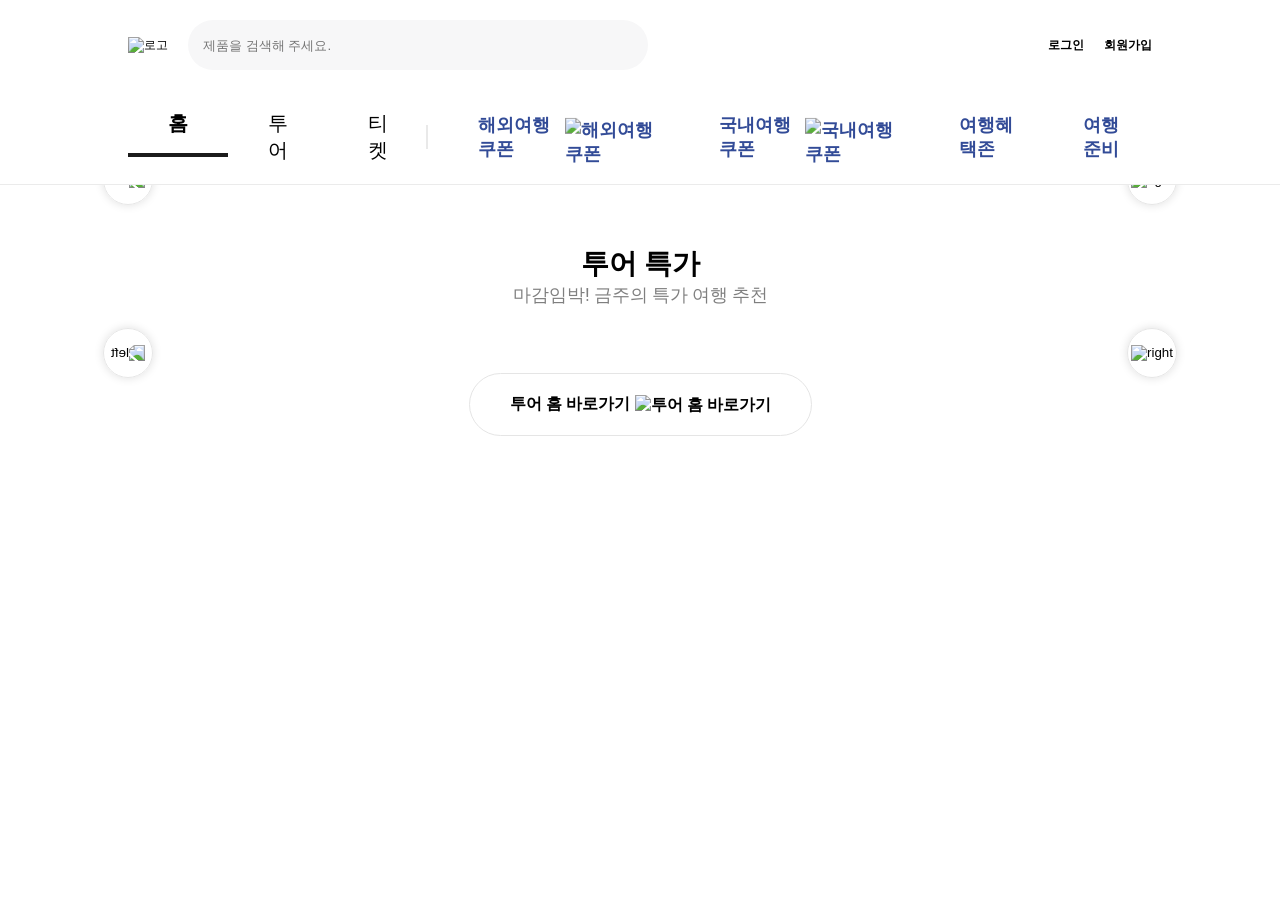
==== commit 83102919: "[docs]:반응형작업" ====
--- a/public/index.html
+++ b/public/index.html
@@ -4,6 +4,10 @@
     <meta charset="UTF-8" />
     <meta name="viewport" content="width=device-width, initial-scale=1.0" />
     <title>나의 til</title>
+    <link
+      rel="stylesheet"
+      href="https://necolas.github.io/normalize.css/8.0.1/normalize.css"
+    />
     <!-- 외부라이브러리 -->
     <link
       rel="stylesheet"
@@ -101,7 +105,20 @@
         </div>
       </header>
       <!-- 모바일 상단 -->
-      <div class="m_header">모바일 헤더</div>
+      <div class="m_header">
+        <div class="m_header_menu">
+          <a href="#">홈</a>
+          <a href="#">투어</a>
+          <a href="#">티켓</a>
+        </div>
+
+        <div class="m_header_search">
+          <a href="#">
+            <img src="images/btn_search.svg" alt="제품검색" />
+          </a>
+        </div>
+      </div>
+
       <!-- 메인 -->
       <main class="main">
         <div class="layout">
@@ -112,8 +129,10 @@
               <div class="swiper-wrapper">
                 <!-- API 연동 -->
               </div>
-              <div class="swiper-pagination"></div>
-            </div>
+            </div>
+
+            <div class="swiper-pagination sw_banner_pg"></div>
+
             <button class="slide_bt banner_prev slide_bt_left">
               <img src="images/slider_arrow.svg" alt="left" title="left" />
             </button>
@@ -142,8 +161,6 @@
                   <div class="swiper-wrapper">
                     <!-- API 연동 -->
                   </div>
-                  <div class="swiper-button-disabled"></div>
-                  <div class="swiper-button-disabled"></div>
                 </div>
 
                 <button class="slide_bt tour_prev slide_bt_left">
--- a/public/css/header.css
+++ b/public/css/header.css
@@ -1,10 +1,16 @@
+main {
+  padding-top: 150px;
+}
+
 .header {
-  position: relative;
+  position: fixed;
+  left: 0;
+  top: 0;
+
+  z-index: 999;
   width: 100%;
   background-color: #ffffff;
   border-bottom: 1px solid #ebebeb;
-
-  z-index: 999;
 }
 .header_down {
   position: fixed;
@@ -13,6 +19,7 @@
   z-index: 999;
   width: 100%;
 }
+
 .header_top {
   /* 좌표 기준을 세워주자 */
   position: relative;
@@ -20,34 +27,40 @@
   justify-content: space-between;
   align-items: center;
   width: 100%;
-  /* margin-top: 30px; */
-  /* margin-bottom: 30px; */
+
+  /* padding-top: 30px; */
+  /* padding-bottom: 30px; */
   padding: 20px 0;
 }
 .header_top_down {
   padding: 0px;
 }
+
 .header_top_left {
   display: flex;
   align-items: center;
   gap: 20px;
 }
+
 .logo > a > img {
   width: 152px;
   height: auto;
 }
+
 .search {
 }
 .search_down {
   position: absolute;
-  top: 10px;
+  top: 6px;
   left: 350px;
 }
+
 .search_form {
   display: flex;
   align-items: center;
   width: 460px;
 }
+
 .search_form_word {
   width: calc(100% - 50px);
   height: 50px;
@@ -60,11 +73,13 @@
   width: 50px;
   height: 50px;
   font-size: 0;
+
   /* background-color: red;
   background-image: url("../images/btn_search.svg");
   background-repeat: no-repeat;
   background-position: center;
   background-size: 18px; */
+
   background: #f7f7f8 url("../images/btn_search.svg") no-repeat center;
   background-color: #f7f7f8;
   background-size: 18px;
@@ -72,6 +87,7 @@
   border-radius: 0px 25px 25px 0px;
   cursor: pointer;
 }
+
 .header_top_right {
   position: relative;
 }
@@ -84,12 +100,14 @@
   top: 30px;
   right: 0;
 }
+
 .member > li > a {
   font-size: 12px;
   font-weight: 700;
   line-height: 16px;
   color: #000000;
 }
+
 .header_bottom {
   display: flex;
   align-items: center;
@@ -108,32 +126,39 @@
   top: 50%;
   right: 0;
   display: block;
+
   width: 2px;
   height: 24px;
   background-color: #e9e9e9;
   transform: translateY(-50%);
   content: "";
 }
+
 .nav li a {
   position: relative;
+
   display: block;
   padding: 20px 40px;
   font-size: 20px;
   font-weight: 400;
 }
+
 .nav li a.focus {
   font-weight: 700 !important;
 }
+
 .nav li a.focus::after {
   position: absolute;
   bottom: 0;
   left: 0;
+
   display: block;
   width: 100%;
   height: 4px;
   background-color: #1c1c1c;
   content: "";
 }
+
 .header_bottom_eventmenu {
 }
 .cupon {
@@ -146,6 +171,7 @@
   display: flex;
   align-items: center;
   padding: 0 20px;
+
   font-size: 18px;
   font-weight: 600;
   color: #324b97;
@@ -157,22 +183,44 @@
 
 /* 모바일 헤더 */
 .m_header {
+  padding: 0 20px;
+  display: none;
   position: fixed;
   left: 0;
   top: 0;
-
   width: 100%;
   height: 54px;
   background-color: #fff;
   border-bottom: 1px solid #ebebeb;
   z-index: 999;
 }
+.m_header_menu {
+  display: flex;
+  align-items: center;
+  gap: 15px;
+}
+.m_header_menu a {
+  font-size: 22px;
+  font-weight: 400;
+}
+.m_header_search {
+  display: flex;
+  align-items: center;
+}
+.m_header_search a {
+}
+
 /* 반응형 작업 */
 @media all and (max-width: 1024px) {
+  main {
+    padding-top: 54px;
+  }
   .header {
     display: none;
   }
   .m_header {
-    display: block;
+    display: flex;
+    justify-content: space-between;
+    align-content: center;
   }
 }
--- a/public/css/banner.css
+++ b/public/css/banner.css
@@ -2,6 +2,7 @@
   position: relative;
   margin-top: 30px;
 }
+/* 스크롤시 헤더 높이가 반영안되는 부분 반영해서 레이아웃 적용 */
 .banner_fix {
   padding-top: 50px;
 }
@@ -16,10 +17,50 @@
   overflow: hidden;
   border-radius: 15px;
 }
-/* 이미지가 영역에 가득 채워지고 비율이 유지되도록 처리 */
+/* 이미지가 영역에 가득 채워지고 비율이 유지되도록 처리  */
 .banner_list img {
+  display: block;
   width: 100%;
   height: 100%;
-  /* 비율을 유지하면서 영역에 이미지 가득채우기 */
+  /* 비율을 유지하면서 영역에 이미지 가득 채우기 */
   object-fit: cover;
 }
+/* 반응형 코드 */
+.sw_banner_pg {
+  bottom: -25px !important;
+  display: none;
+}
+@media all and (max-width: 1024px) {
+  .sw_banner_pg {
+    display: block;
+  }
+  /* 평상시 버튼 모습 */
+  .sw_banner_pg .swiper-pagination-bullet {
+  }
+  /* 포커스시 버튼 모습 */
+  .sw_banner_pg .swiper-pagination-bullet-active {
+    background-color: #000 !important;
+  }
+}
+@media all and (max-width: 960px) {
+  .sw_banner {
+    width: 350px;
+  }
+  .sw_banner_pg {
+    bottom: 10px !important;
+  }
+  /* 평상시 버튼 모습 */
+  .sw_banner_pg .swiper-pagination-bullet {
+    width: 6px;
+    height: 6px;
+    opacity: 0.4;
+    background-color: #fff !important;
+  }
+  /* 포커스시 버튼 모습 */
+  .sw_banner_pg .swiper-pagination-bullet-active {
+    width: 7px;
+    height: 7px;
+    opacity: 1;
+    background-color: #fff !important;
+  }
+}
--- a/public/css/tour.css
+++ b/public/css/tour.css
@@ -137,3 +137,27 @@
 .section_bts > a > img {
   transform: translateY(1px);
 }
+
+/* 반응형 */
+@media all and (max-width: 1024px) {
+  .tour {
+    border-top: 8px solid #f4f4f4;
+    margin-top: 50px;
+    padding-top: 10px;
+  }
+  .tour .section_top {
+    padding-bottom: 12px;
+  }
+  .tour .section_title {
+    font-style: 21px;
+  }
+  .tour.section_desc {
+    font-size: 15px;
+  }
+  .tour .section_category {
+    padding-bottom: 12px;
+  }
+  .section_category_bts > li > button {
+    padding: 9px 20px;
+  }
+}
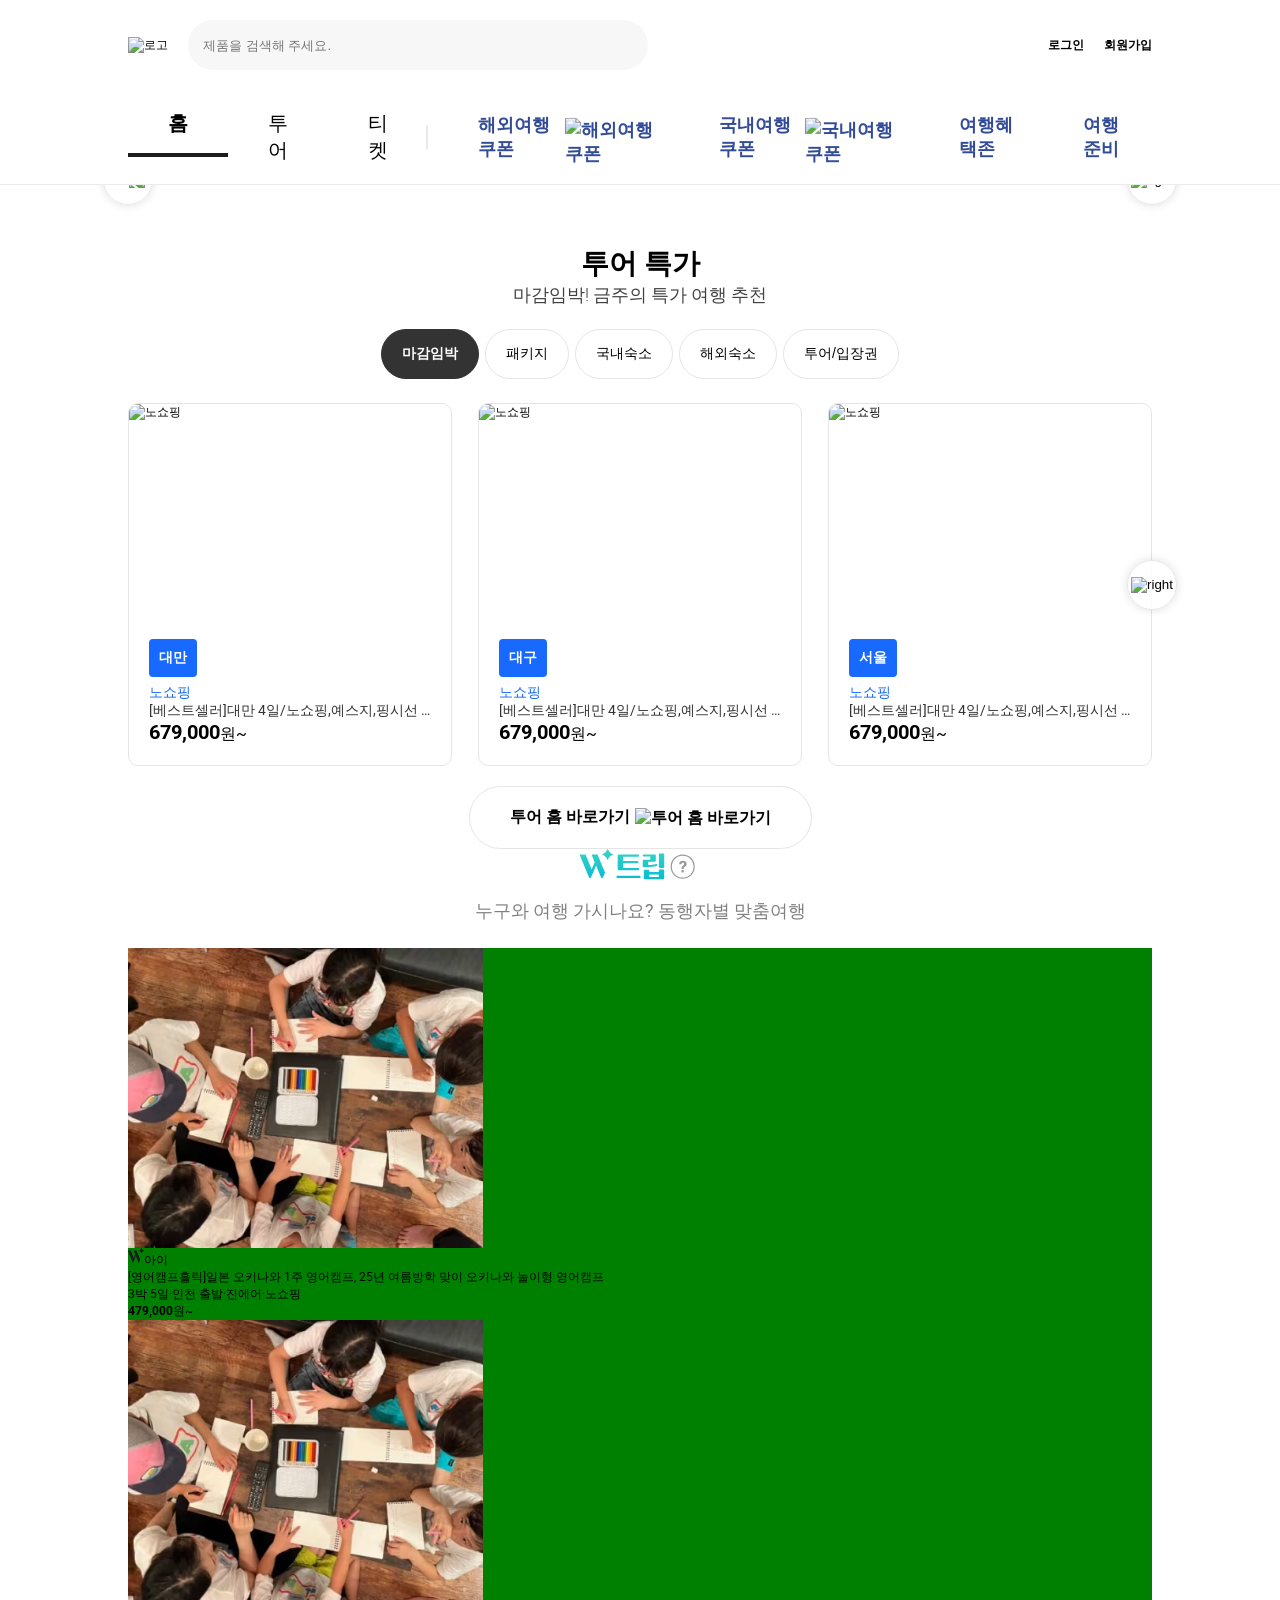
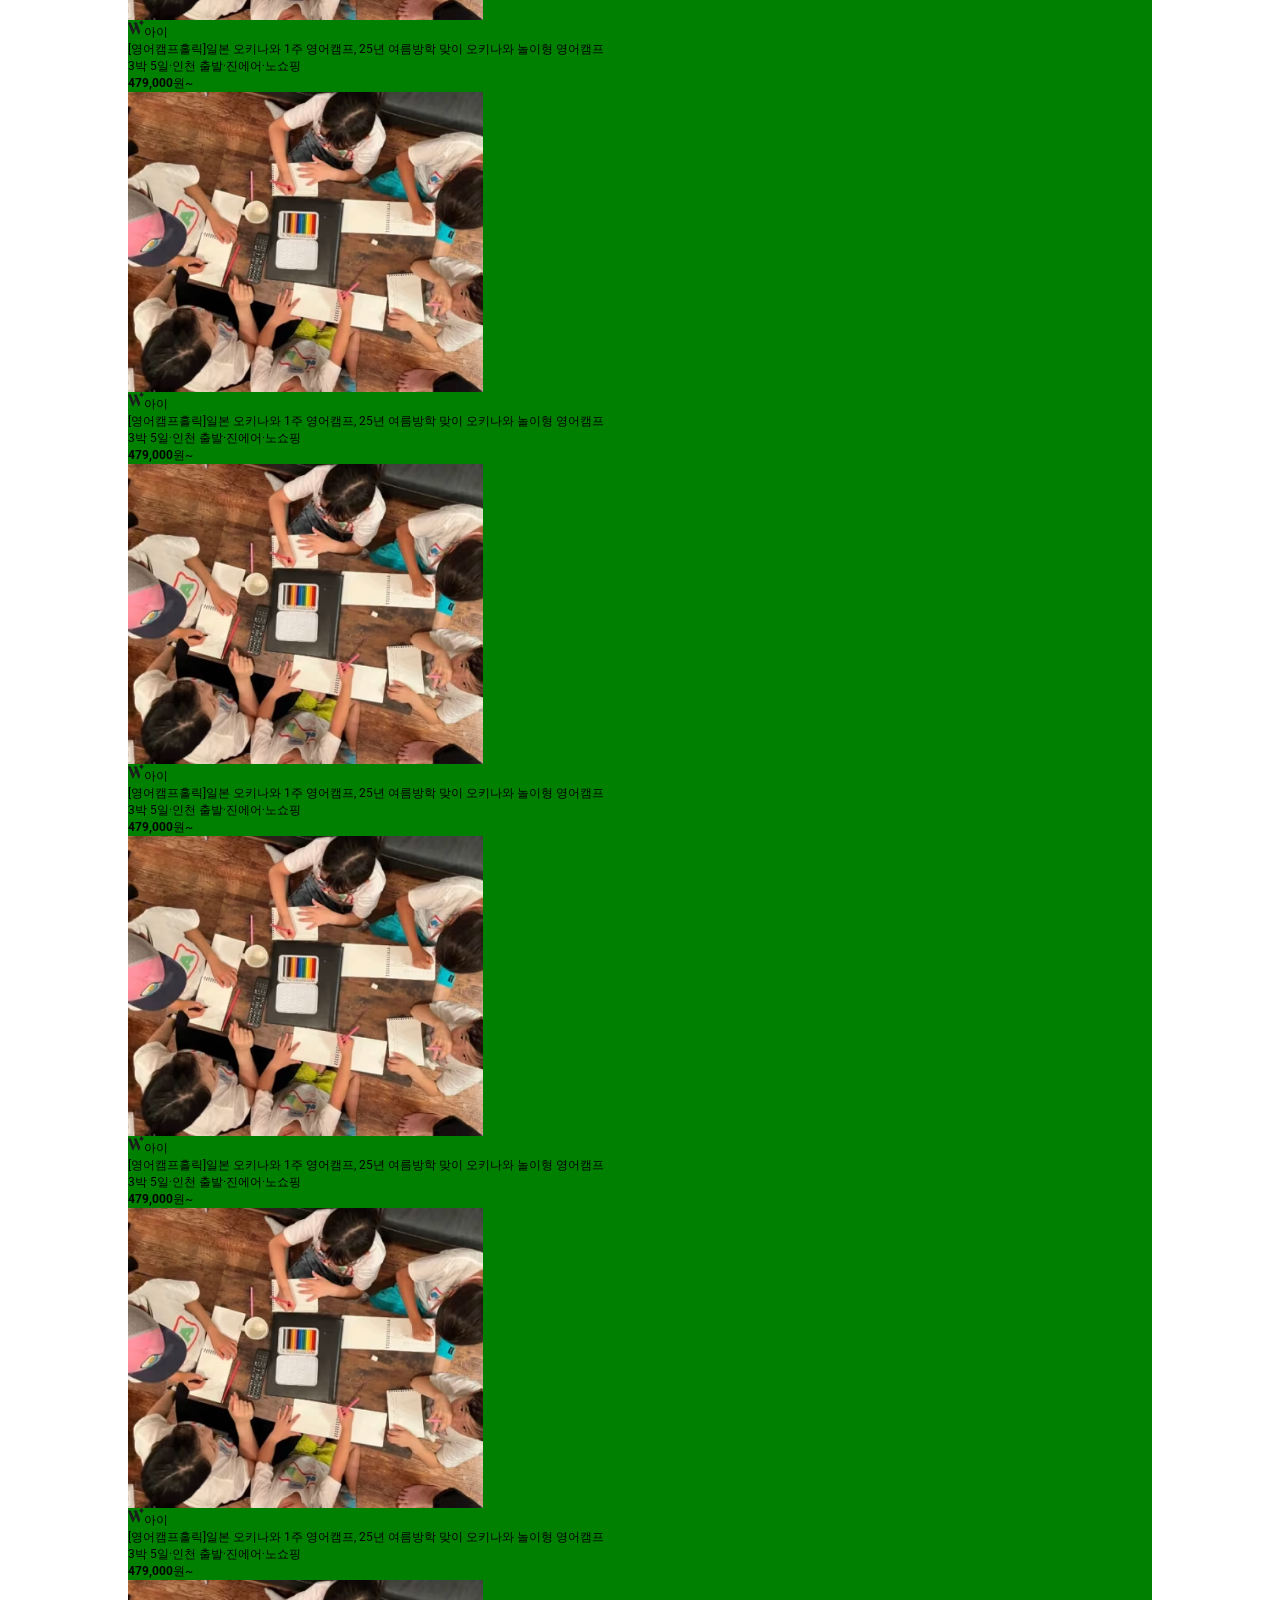
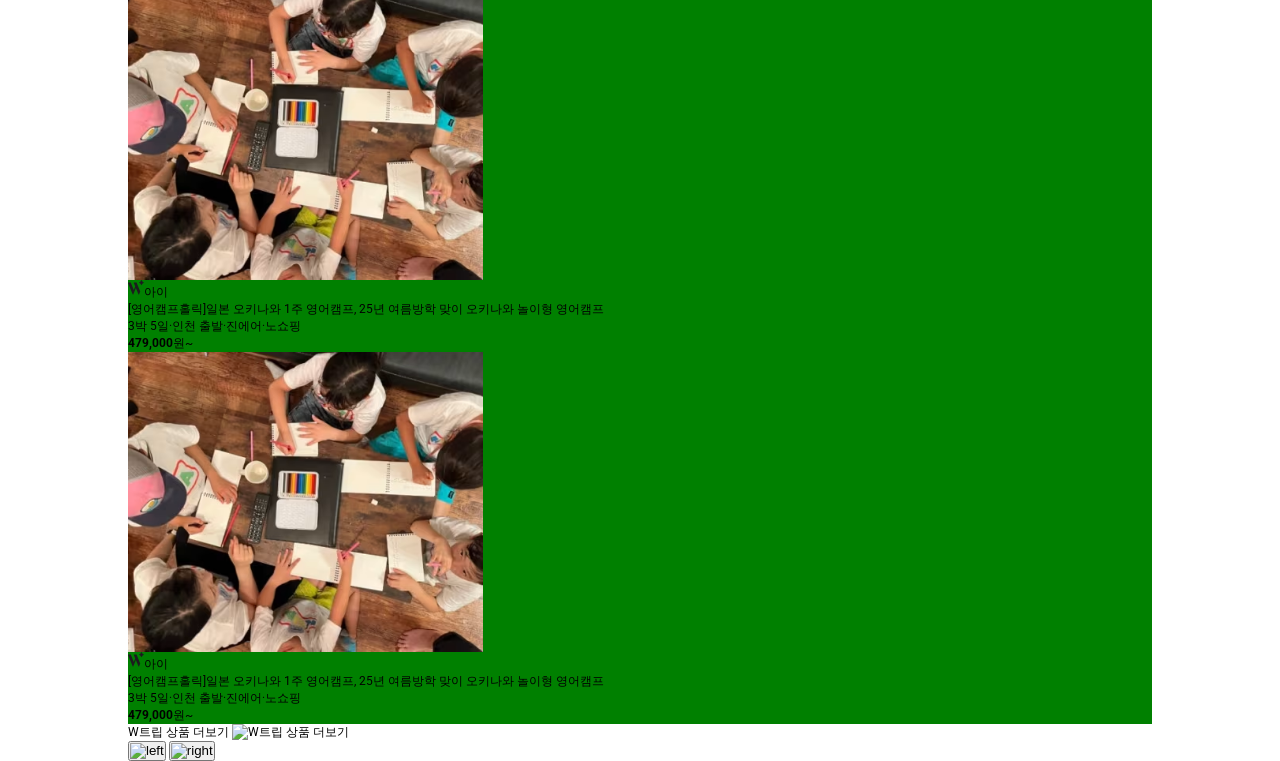
==== commit beff09de: "[docs]:trip작업" ====
--- a/public/index.html
+++ b/public/index.html
@@ -19,6 +19,7 @@
     <link rel="stylesheet" href="css/header.css" />
     <link rel="stylesheet" href="css/banner.css" />
     <link rel="stylesheet" href="css/tour.css" />
+    <link rel="stylesheet" href="css/trip.css" />
 
     <!-- js 초기 코드  -->
     <script src="js/index.js"></script>
@@ -190,7 +191,226 @@
             </div>
           </div>
           <!-- Trip -->
-          <div></div>
+          <div class="trip">
+            <div class="trip_top">
+              <div class="W_trip">
+                <img src="images/w_trip.svg" alt="W트립" />
+                <img class="img1" src="images/anfdmavy.svg" alt="?" />
+              </div>
+              <div class="W_trip_info">
+                <span>누구와 여행 가시나요? 동행자별 맞춤여행</span>
+              </div>
+            </div>
+            <div class="trip_item">
+              <div>
+                <a href="#">
+                  <div class="trip_item_img">
+                    <img src="images/A6020752_1_257.avif" alt="영어캠프홀릭" />
+                  </div>
+                  <div class="trip_item_info">
+                    <span
+                      ><img
+                        src="images/icon_w_logo_new.svg"
+                        alt="w로고"
+                      />아이</span
+                    >
+                    <p>
+                      [영어캠프홀릭]일본 오키나와 1주 영어캠프, 25년 여름방학
+                      맞이 오키나와 놀이형 영어캠프
+                    </p>
+                    <p>3박 5일·인천 출발·진에어·노쇼핑</p>
+                    <span><b>479,000</b>원~</span>
+                  </div>
+                </a>
+              </div>
+            </div>
+            <div class="trip_item">
+              <div>
+                <a href="#">
+                  <div class="trip_item_img">
+                    <img src="images/A6020752_1_257.avif" alt="영어캠프홀릭" />
+                  </div>
+                  <div class="trip_item_info">
+                    <span
+                      ><img
+                        src="images/icon_w_logo_new.svg"
+                        alt="w로고"
+                      />아이</span
+                    >
+                    <p>
+                      [영어캠프홀릭]일본 오키나와 1주 영어캠프, 25년 여름방학
+                      맞이 오키나와 놀이형 영어캠프
+                    </p>
+                    <p>3박 5일·인천 출발·진에어·노쇼핑</p>
+                    <span><b>479,000</b>원~</span>
+                  </div>
+                </a>
+              </div>
+            </div>
+            <div class="trip_item">
+              <div>
+                <a href="#">
+                  <div class="trip_item_img">
+                    <img src="images/A6020752_1_257.avif" alt="영어캠프홀릭" />
+                  </div>
+                  <div class="trip_item_info">
+                    <span
+                      ><img
+                        src="images/icon_w_logo_new.svg"
+                        alt="w로고"
+                      />아이</span
+                    >
+                    <p>
+                      [영어캠프홀릭]일본 오키나와 1주 영어캠프, 25년 여름방학
+                      맞이 오키나와 놀이형 영어캠프
+                    </p>
+                    <p>3박 5일·인천 출발·진에어·노쇼핑</p>
+                    <span><b>479,000</b>원~</span>
+                  </div>
+                </a>
+              </div>
+            </div>
+            <div class="trip_item">
+              <div>
+                <a href="#">
+                  <div class="trip_item_img">
+                    <img src="images/A6020752_1_257.avif" alt="영어캠프홀릭" />
+                  </div>
+                  <div class="trip_item_info">
+                    <span
+                      ><img
+                        src="images/icon_w_logo_new.svg"
+                        alt="w로고"
+                      />아이</span
+                    >
+                    <p>
+                      [영어캠프홀릭]일본 오키나와 1주 영어캠프, 25년 여름방학
+                      맞이 오키나와 놀이형 영어캠프
+                    </p>
+                    <p>3박 5일·인천 출발·진에어·노쇼핑</p>
+                    <span><b>479,000</b>원~</span>
+                  </div>
+                </a>
+              </div>
+            </div>
+            <div class="trip_item">
+              <div>
+                <a href="#">
+                  <div class="trip_item_img">
+                    <img src="images/A6020752_1_257.avif" alt="영어캠프홀릭" />
+                  </div>
+                  <div class="trip_item_info">
+                    <span
+                      ><img
+                        src="images/icon_w_logo_new.svg"
+                        alt="w로고"
+                      />아이</span
+                    >
+                    <p>
+                      [영어캠프홀릭]일본 오키나와 1주 영어캠프, 25년 여름방학
+                      맞이 오키나와 놀이형 영어캠프
+                    </p>
+                    <p>3박 5일·인천 출발·진에어·노쇼핑</p>
+                    <span><b>479,000</b>원~</span>
+                  </div>
+                </a>
+              </div>
+            </div>
+            <div class="trip_item">
+              <div>
+                <a href="#">
+                  <div class="trip_item_img">
+                    <img src="images/A6020752_1_257.avif" alt="영어캠프홀릭" />
+                  </div>
+                  <div class="trip_item_info">
+                    <span
+                      ><img
+                        src="images/icon_w_logo_new.svg"
+                        alt="w로고"
+                      />아이</span
+                    >
+                    <p>
+                      [영어캠프홀릭]일본 오키나와 1주 영어캠프, 25년 여름방학
+                      맞이 오키나와 놀이형 영어캠프
+                    </p>
+                    <p>3박 5일·인천 출발·진에어·노쇼핑</p>
+                    <span><b>479,000</b>원~</span>
+                  </div>
+                </a>
+              </div>
+            </div>
+            <div class="trip_item">
+              <div>
+                <a href="#">
+                  <div class="trip_item_img">
+                    <img src="images/A6020752_1_257.avif" alt="영어캠프홀릭" />
+                  </div>
+                  <div class="trip_item_info">
+                    <span
+                      ><img
+                        src="images/icon_w_logo_new.svg"
+                        alt="w로고"
+                      />아이</span
+                    >
+                    <p>
+                      [영어캠프홀릭]일본 오키나와 1주 영어캠프, 25년 여름방학
+                      맞이 오키나와 놀이형 영어캠프
+                    </p>
+                    <p>3박 5일·인천 출발·진에어·노쇼핑</p>
+                    <span><b>479,000</b>원~</span>
+                  </div>
+                </a>
+              </div>
+            </div>
+            <div class="trip_item">
+              <div>
+                <a href="#">
+                  <div class="trip_item_img">
+                    <img src="images/A6020752_1_257.avif" alt="영어캠프홀릭" />
+                  </div>
+                  <div class="trip_item_info">
+                    <span
+                      ><img
+                        src="images/icon_w_logo_new.svg"
+                        alt="w로고"
+                      />아이</span
+                    >
+                    <p>
+                      [영어캠프홀릭]일본 오키나와 1주 영어캠프, 25년 여름방학
+                      맞이 오키나와 놀이형 영어캠프
+                    </p>
+                    <p>3박 5일·인천 출발·진에어·노쇼핑</p>
+                    <span><b>479,000</b>원~</span>
+                  </div>
+                </a>
+              </div>
+            </div>
+            <div class="trip_more">
+              <a href="#">
+                W트립 상품 더보기
+                <img
+                  src="images/icon_linkArrow.svg"
+                  alt="W트립 상품 더보기"
+                  title="W트립 상품 더보기"
+                />
+              </a>
+            </div>
+
+            <!-- 트립 슬라이드 버튼 -->
+            <div class="trip_slide">
+              <div class="">
+                <!-- API 연동 해야함-->
+              </div>
+
+              <button class="trip_slide_left">
+                <img src="images/slider_arrow.svg" alt="left" title="left" />
+              </button>
+
+              <button class="trip_slide_right">
+                <img src="images/slider_arrow.svg" alt="right" title="right" />
+              </button>
+            </div>
+          </div>
           <!-- Ticket -->
           <div></div>
           <!-- Live -->
--- a/public/css/common.css
+++ b/public/css/common.css
@@ -19,6 +19,9 @@
 html {
   width: 100%;
   font-size: 12px; /* 디자인 보고 수정 */
+  min-width: 540px;
+  /* 가로 스크롤은 UI상 좋지 않음 */
+  overflow-x: hidden;
 }
 
 body {
--- a/public/css/header.css
+++ b/public/css/header.css
@@ -4,8 +4,8 @@
 
 .header {
   position: fixed;
-  left: 0;
   top: 0;
+  left: 0;
 
   z-index: 999;
   width: 100%;
@@ -183,16 +183,16 @@
 
 /* 모바일 헤더 */
 .m_header {
+  position: fixed;
+  top: 0;
+  left: 0;
+  z-index: 999;
+  display: none;
+  width: 100%;
+  height: 54px;
   padding: 0 20px;
-  display: none;
-  position: fixed;
-  left: 0;
-  top: 0;
-  width: 100%;
-  height: 54px;
   background-color: #fff;
   border-bottom: 1px solid #ebebeb;
-  z-index: 999;
 }
 .m_header_menu {
   display: flex;
--- a/public/css/banner.css
+++ b/public/css/banner.css
@@ -53,14 +53,14 @@
   .sw_banner_pg .swiper-pagination-bullet {
     width: 6px;
     height: 6px;
+    background-color: #fff !important;
     opacity: 0.4;
-    background-color: #fff !important;
   }
   /* 포커스시 버튼 모습 */
   .sw_banner_pg .swiper-pagination-bullet-active {
     width: 7px;
     height: 7px;
+    background-color: #fff !important;
     opacity: 1;
-    background-color: #fff !important;
   }
 }
--- a/public/css/tour.css
+++ b/public/css/tour.css
@@ -1,22 +1,25 @@
 .tour {
+  position: relative;
   margin-top: 65px;
 }
+
 .section_top {
   padding-bottom: 22px;
 }
 .section_title {
   font-size: 28px;
-  font-weight: 700px;
+  font-weight: 700;
   text-align: center;
 }
 .section_desc {
   display: block;
   font-size: 18px;
-  font-weight: 300px;
+  font-weight: 300;
   text-align: center;
-  color: rgba(0, 0, 0, 0.5);
+  color: rgba(0, 0, 0, 0.75);
 }
 .section_list {
+  position: relative;
 }
 .section_category {
   display: flex;
@@ -32,8 +35,8 @@
 .section_category_bts > li > button {
   padding: 15px 20px;
   font-size: 14px;
-  font-weight: 400px;
-  background-color: #fff;
+  font-weight: 400;
+  background-color: #ffffff;
   border: 1px solid #e5e5e5;
   border-radius: 52px;
 
@@ -41,15 +44,15 @@
   cursor: pointer;
 }
 .section_category_bts > li > button.cate_focus {
-  font-weight: 700px;
+  font-weight: 700;
   color: #fff;
   background-color: #333333;
-  border: 1px solid #333;
-}
+  border: 1px solid #333333;
+}
+
 .section_slide {
   position: relative;
-  display: flex;
-  gap: 25px;
+
   margin-bottom: 20px;
 }
 .item {
@@ -58,6 +61,7 @@
   border: 1px solid #e5e5e5;
   border-radius: 10px;
 }
+
 .item > a {
 }
 .item_image {
@@ -66,10 +70,11 @@
   overflow: hidden;
   margin-bottom: 25px;
 }
+
 .item_image > img {
   display: block;
   width: 100%;
-  /* 비율을 유지하면서 영역에 이미지 가득채우기 */
+  /* 비율을 유지하면서 영역에 이미지 가득 채우기 */
   height: 100%;
   object-fit: cover;
 }
@@ -79,15 +84,19 @@
   left: 20px;
   padding: 10px;
   font-size: 14px;
-  font-weight: 700;
+  font-weight: 600;
   color: #fff;
+
   background-color: #1769ff;
+
   border-radius: 4px;
 }
+
 .item_text {
   padding: 20px;
   padding-top: 5px;
 }
+
 .item_cupon {
   display: block;
   /* 말줄임 처리 */
@@ -118,6 +127,7 @@
   font-size: 20px;
   font-weight: 700;
 }
+
 .section_bts {
   display: flex;
   justify-content: center;
@@ -149,9 +159,9 @@
     padding-bottom: 12px;
   }
   .tour .section_title {
-    font-style: 21px;
-  }
-  .tour.section_desc {
+    font-size: 21px;
+  }
+  .tour .section_desc {
     font-size: 15px;
   }
   .tour .section_category {
@@ -160,4 +170,40 @@
   .section_category_bts > li > button {
     padding: 9px 20px;
   }
-}
+
+  /* 반응형 슬라이드 높이 설정 */
+  .item {
+    height: 222px !important;
+  }
+  .item_image {
+    height: 138px !important;
+    margin-bottom: 15px !important;
+  }
+  .item_name {
+    top: 127px;
+    left: 8px;
+    padding: 3px;
+    font-size: 11px;
+    font-weight: 500;
+    border-radius: 4px;
+  }
+  .item_cupon {
+  }
+  .item_desc {
+  }
+  .item_price {
+    font-size: 14px;
+  }
+  .item_price > b {
+    font-size: 14px;
+  }
+  .item_text {
+    padding: 5px;
+  }
+  .section_bts > a {
+    justify-content: center;
+    width: 95%;
+    padding: 15px 20px;
+    border-radius: 4px;
+  }
+}
--- a/public/css/trip.css
+++ b/public/css/trip.css
@@ -0,0 +1,32 @@
+.trip {
+}
+.W_trip {
+  display: flex;
+  justify-content: center;
+  height: 35px;
+  text-align: center;
+}
+.img1 {
+  height: 30px;
+  margin: 3px;
+}
+.W_trip_info {
+  display: flex;
+  justify-content: center;
+  font-size: 18px;
+  color: gray;
+  margin-bottom: 25px;
+  margin-top: 15px;
+}
+.trip_item {
+  display: flex;
+  background-color: green;
+}
+.trip_item_img {
+  display: flex;
+  position: relative;
+  width: 50px;
+  height: 300px;
+  border: 1px;
+  border-radius: px;
+}
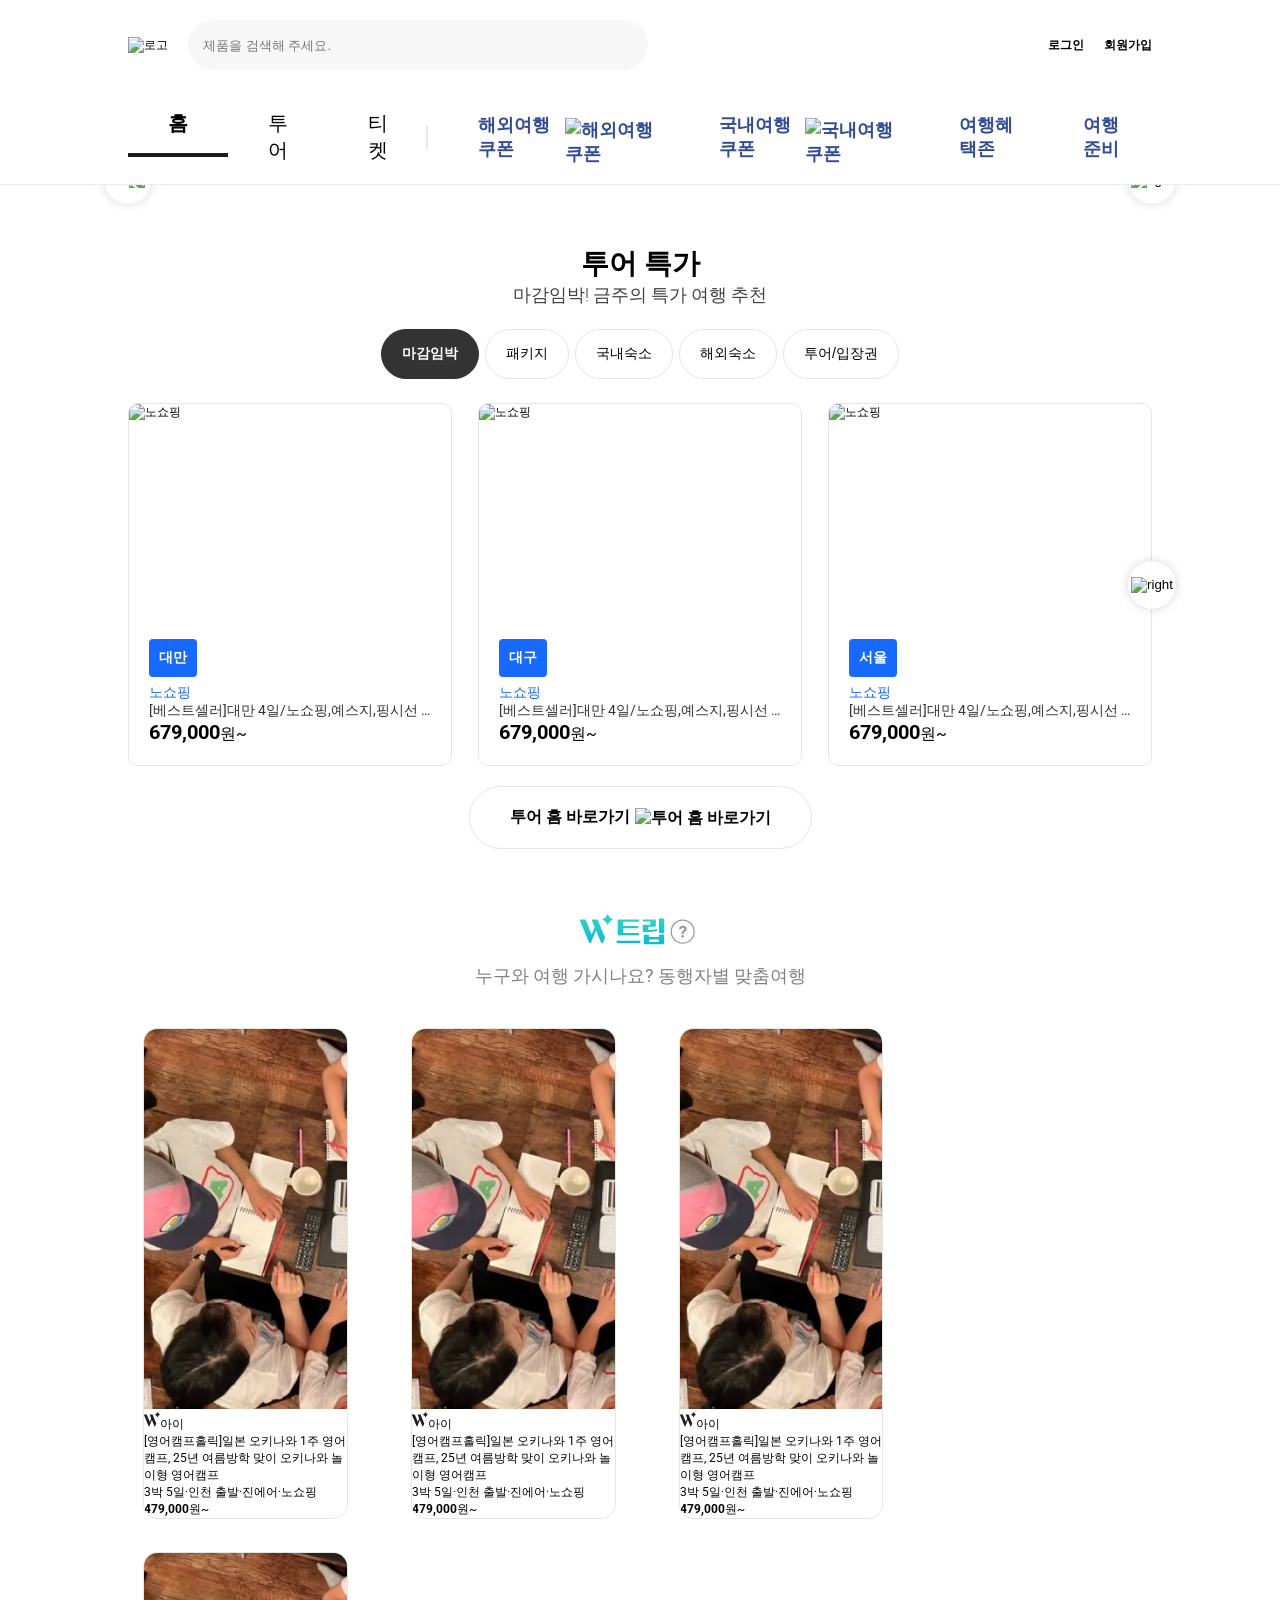
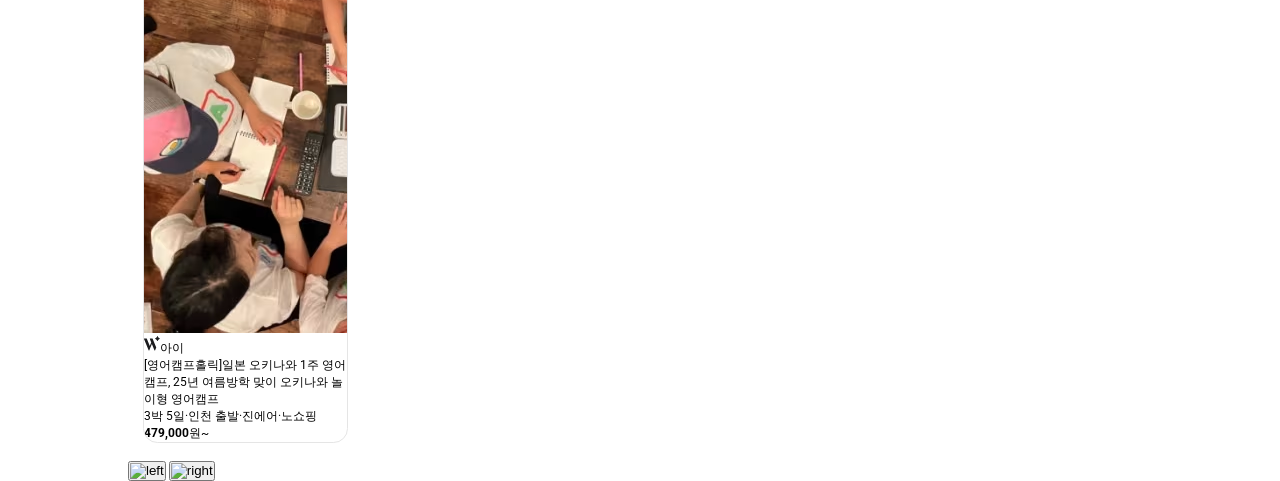
==== commit 4d9607e6: "trip_css작업중 막힘" ====
--- a/public/index.html
+++ b/public/index.html
@@ -202,11 +202,9 @@
               </div>
             </div>
             <div class="trip_item">
-              <div>
-                <a href="#">
-                  <div class="trip_item_img">
-                    <img src="images/A6020752_1_257.avif" alt="영어캠프홀릭" />
-                  </div>
+              <a href="#">
+                <div class="trip_item_img">
+                  <img src="images/A6020752_1_257.avif" alt="영어캠프홀릭" />
                   <div class="trip_item_info">
                     <span
                       ><img
@@ -221,15 +219,13 @@
                     <p>3박 5일·인천 출발·진에어·노쇼핑</p>
                     <span><b>479,000</b>원~</span>
                   </div>
-                </a>
-              </div>
+                </div>
+              </a>
             </div>
             <div class="trip_item">
-              <div>
-                <a href="#">
-                  <div class="trip_item_img">
-                    <img src="images/A6020752_1_257.avif" alt="영어캠프홀릭" />
-                  </div>
+              <a href="#">
+                <div class="trip_item_img">
+                  <img src="images/A6020752_1_257.avif" alt="영어캠프홀릭" />
                   <div class="trip_item_info">
                     <span
                       ><img
@@ -244,15 +240,13 @@
                     <p>3박 5일·인천 출발·진에어·노쇼핑</p>
                     <span><b>479,000</b>원~</span>
                   </div>
-                </a>
-              </div>
+                </div>
+              </a>
             </div>
             <div class="trip_item">
-              <div>
-                <a href="#">
-                  <div class="trip_item_img">
-                    <img src="images/A6020752_1_257.avif" alt="영어캠프홀릭" />
-                  </div>
+              <a href="#">
+                <div class="trip_item_img">
+                  <img src="images/A6020752_1_257.avif" alt="영어캠프홀릭" />
                   <div class="trip_item_info">
                     <span
                       ><img
@@ -267,15 +261,13 @@
                     <p>3박 5일·인천 출발·진에어·노쇼핑</p>
                     <span><b>479,000</b>원~</span>
                   </div>
-                </a>
-              </div>
+                </div>
+              </a>
             </div>
             <div class="trip_item">
-              <div>
-                <a href="#">
-                  <div class="trip_item_img">
-                    <img src="images/A6020752_1_257.avif" alt="영어캠프홀릭" />
-                  </div>
+              <a href="#">
+                <div class="trip_item_img">
+                  <img src="images/A6020752_1_257.avif" alt="영어캠프홀릭" />
                   <div class="trip_item_info">
                     <span
                       ><img
@@ -290,112 +282,9 @@
                     <p>3박 5일·인천 출발·진에어·노쇼핑</p>
                     <span><b>479,000</b>원~</span>
                   </div>
-                </a>
-              </div>
-            </div>
-            <div class="trip_item">
-              <div>
-                <a href="#">
-                  <div class="trip_item_img">
-                    <img src="images/A6020752_1_257.avif" alt="영어캠프홀릭" />
-                  </div>
-                  <div class="trip_item_info">
-                    <span
-                      ><img
-                        src="images/icon_w_logo_new.svg"
-                        alt="w로고"
-                      />아이</span
-                    >
-                    <p>
-                      [영어캠프홀릭]일본 오키나와 1주 영어캠프, 25년 여름방학
-                      맞이 오키나와 놀이형 영어캠프
-                    </p>
-                    <p>3박 5일·인천 출발·진에어·노쇼핑</p>
-                    <span><b>479,000</b>원~</span>
-                  </div>
-                </a>
-              </div>
-            </div>
-            <div class="trip_item">
-              <div>
-                <a href="#">
-                  <div class="trip_item_img">
-                    <img src="images/A6020752_1_257.avif" alt="영어캠프홀릭" />
-                  </div>
-                  <div class="trip_item_info">
-                    <span
-                      ><img
-                        src="images/icon_w_logo_new.svg"
-                        alt="w로고"
-                      />아이</span
-                    >
-                    <p>
-                      [영어캠프홀릭]일본 오키나와 1주 영어캠프, 25년 여름방학
-                      맞이 오키나와 놀이형 영어캠프
-                    </p>
-                    <p>3박 5일·인천 출발·진에어·노쇼핑</p>
-                    <span><b>479,000</b>원~</span>
-                  </div>
-                </a>
-              </div>
-            </div>
-            <div class="trip_item">
-              <div>
-                <a href="#">
-                  <div class="trip_item_img">
-                    <img src="images/A6020752_1_257.avif" alt="영어캠프홀릭" />
-                  </div>
-                  <div class="trip_item_info">
-                    <span
-                      ><img
-                        src="images/icon_w_logo_new.svg"
-                        alt="w로고"
-                      />아이</span
-                    >
-                    <p>
-                      [영어캠프홀릭]일본 오키나와 1주 영어캠프, 25년 여름방학
-                      맞이 오키나와 놀이형 영어캠프
-                    </p>
-                    <p>3박 5일·인천 출발·진에어·노쇼핑</p>
-                    <span><b>479,000</b>원~</span>
-                  </div>
-                </a>
-              </div>
-            </div>
-            <div class="trip_item">
-              <div>
-                <a href="#">
-                  <div class="trip_item_img">
-                    <img src="images/A6020752_1_257.avif" alt="영어캠프홀릭" />
-                  </div>
-                  <div class="trip_item_info">
-                    <span
-                      ><img
-                        src="images/icon_w_logo_new.svg"
-                        alt="w로고"
-                      />아이</span
-                    >
-                    <p>
-                      [영어캠프홀릭]일본 오키나와 1주 영어캠프, 25년 여름방학
-                      맞이 오키나와 놀이형 영어캠프
-                    </p>
-                    <p>3박 5일·인천 출발·진에어·노쇼핑</p>
-                    <span><b>479,000</b>원~</span>
-                  </div>
-                </a>
-              </div>
-            </div>
-            <div class="trip_more">
-              <a href="#">
-                W트립 상품 더보기
-                <img
-                  src="images/icon_linkArrow.svg"
-                  alt="W트립 상품 더보기"
-                  title="W트립 상품 더보기"
-                />
-              </a>
-            </div>
-
+                </div>
+              </a>
+            </div>
             <!-- 트립 슬라이드 버튼 -->
             <div class="trip_slide">
               <div class="">
--- a/public/css/trip.css
+++ b/public/css/trip.css
@@ -1,4 +1,6 @@
 .trip {
+  position: relative;
+  margin-top: 65px;
 }
 .W_trip {
   display: flex;
@@ -19,14 +21,22 @@
   margin-top: 15px;
 }
 .trip_item {
-  display: flex;
-  background-color: green;
+  display: inline-block;
+  flex-direction: row;
+  overflow: hidden;
+  justify-content: center;
+  align-items: center;
+  /* flex-direction: row;
+  justify-content: space-around; */
+  margin: 15px;
+  margin-right: 45px;
+  width: 20%;
+  height: 20%;
+  border: 1px solid #e5e5e5;
+  border-radius: 1.2em;
 }
 .trip_item_img {
-  display: flex;
-  position: relative;
-  width: 50px;
-  height: 300px;
-  border: 1px;
-  border-radius: px;
+  border-radius: 1.2em;
 }
+.trip_item_img > img {
+}
